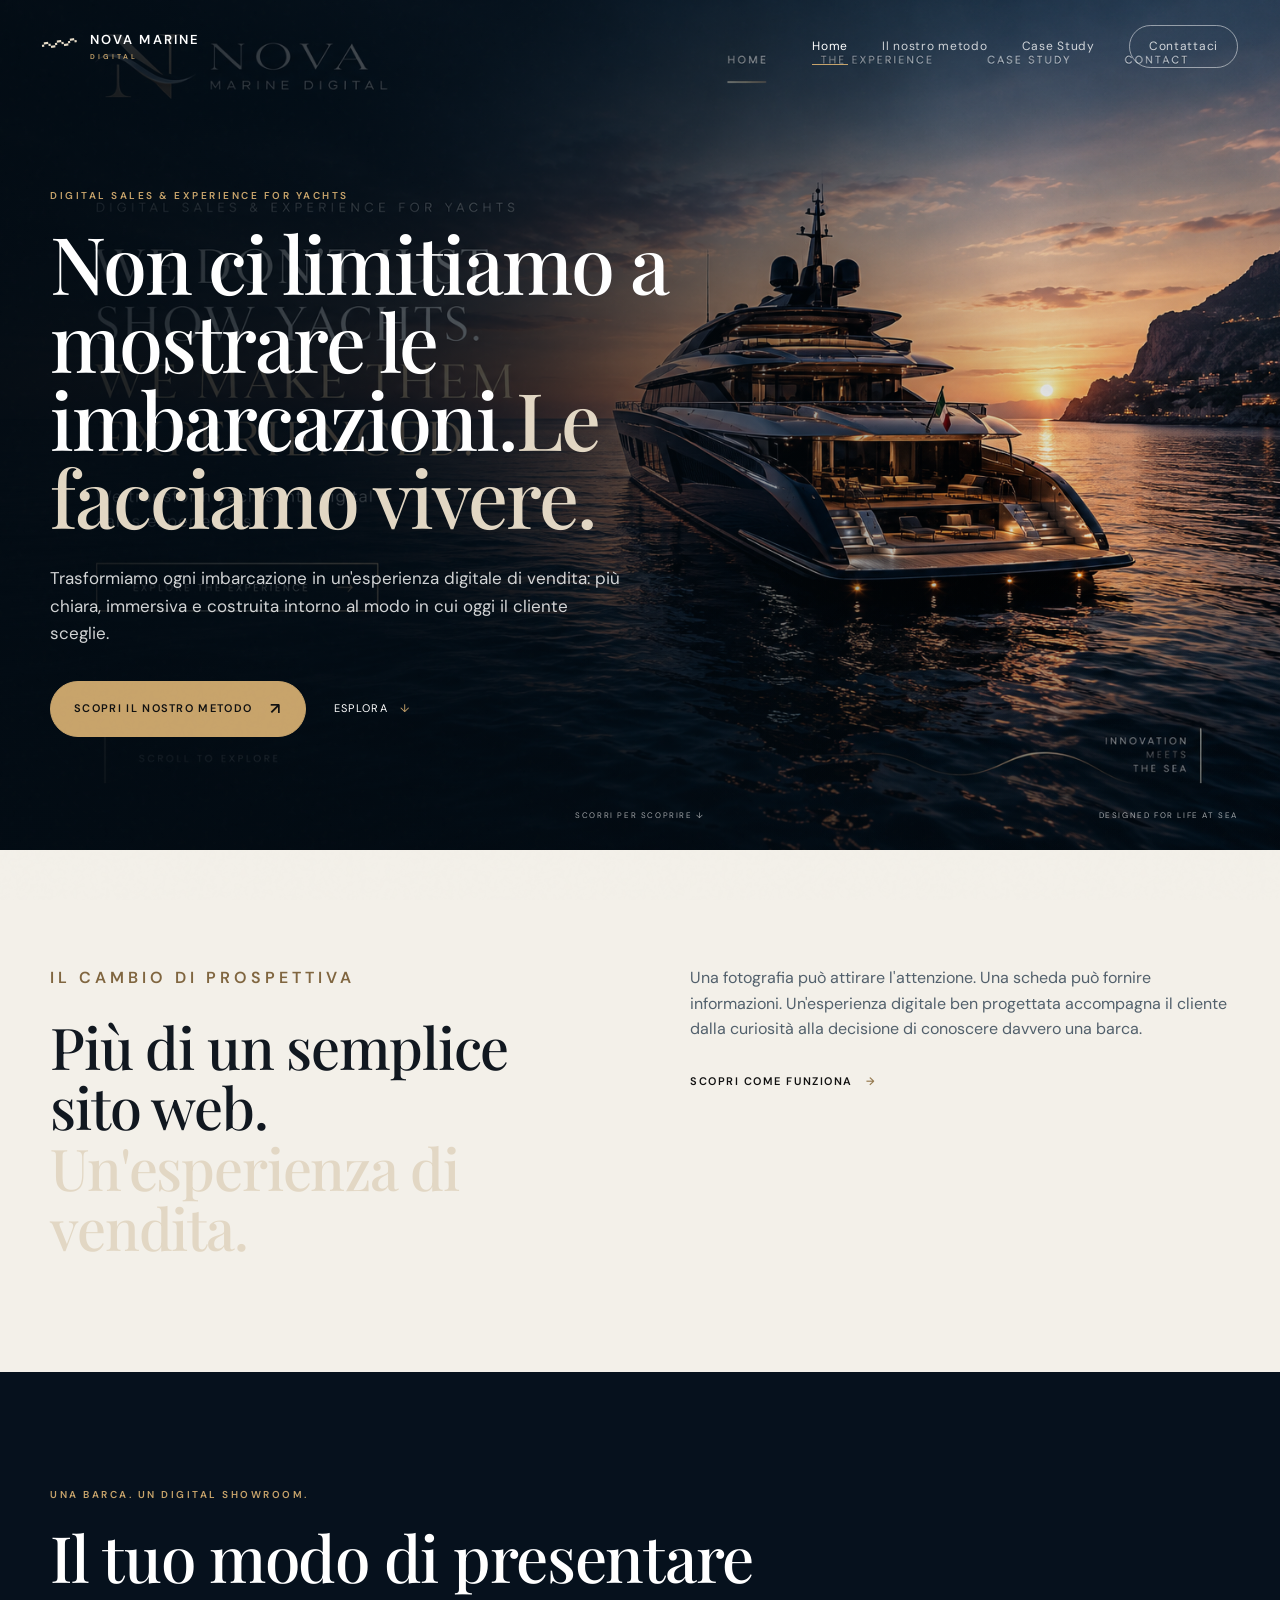
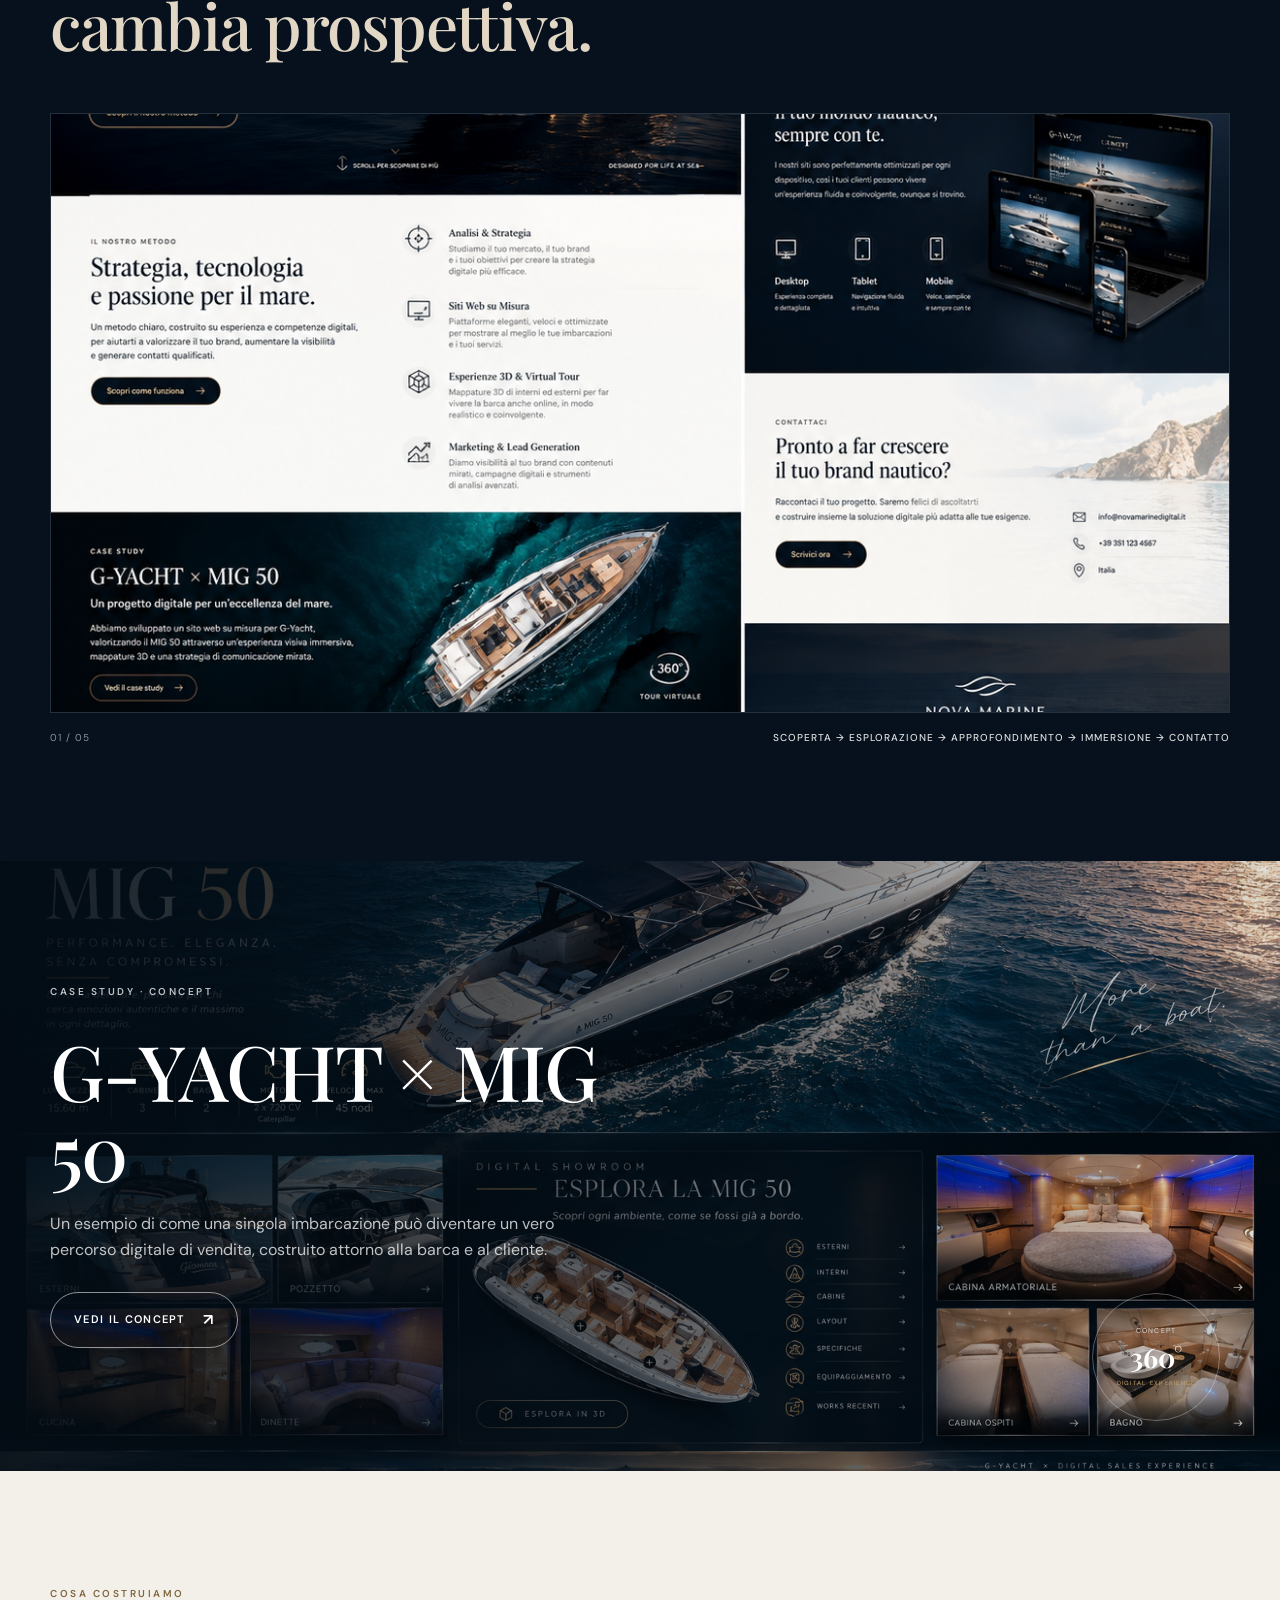
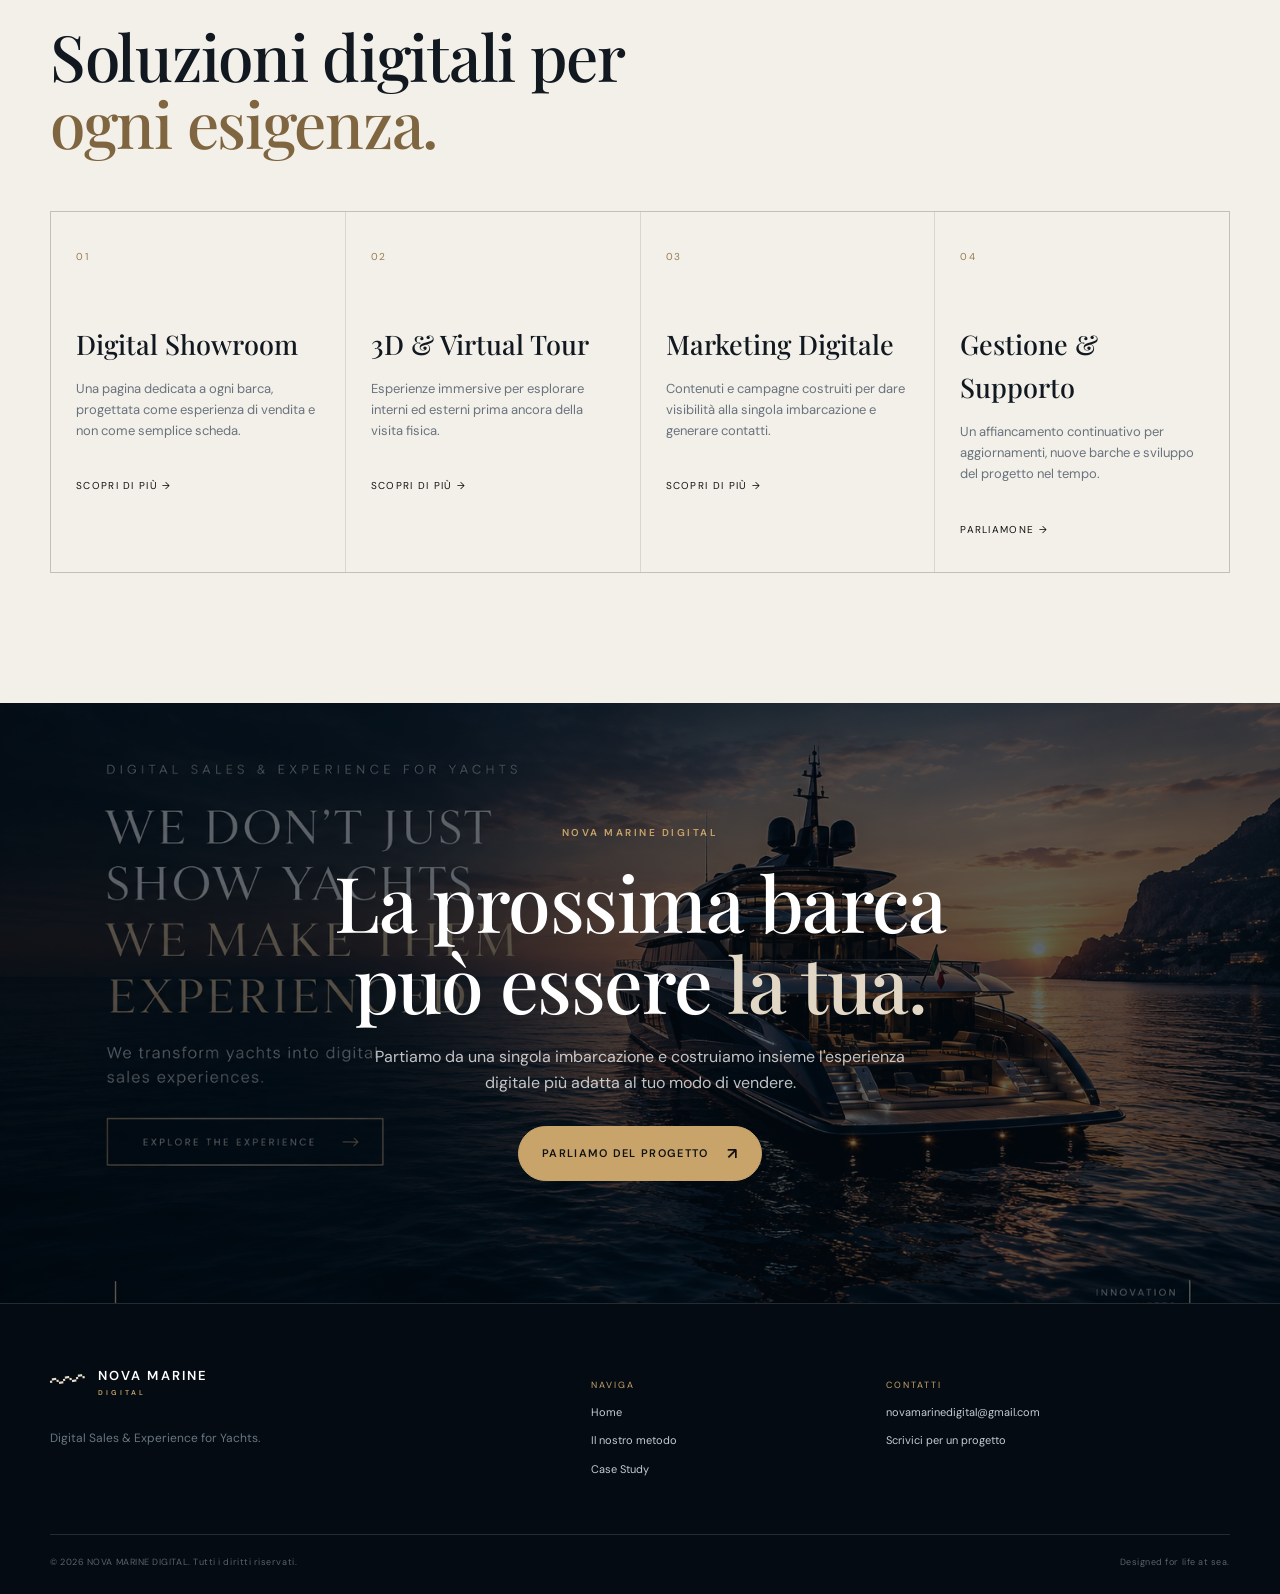
==== index.html @ 51f9865c "Add files via upload" ====
<!doctype html>
<html lang="it">
<head>
<meta charset="utf-8"><meta name="viewport" content="width=device-width,initial-scale=1">
<title>NOVA MARINE DIGITAL — Digital Sales & Experience for Yachts</title>
<meta name="description" content="NOVA MARINE DIGITAL crea esperienze digitali di vendita per yacht, broker, cantieri e brand nautici.">
<link rel="preconnect" href="https://fonts.googleapis.com"><link rel="preconnect" href="https://fonts.gstatic.com" crossorigin>
<link href="https://fonts.googleapis.com/css2?family=DM+Sans:wght@400;500;600&family=Playfair+Display:wght@500;600&display=swap" rel="stylesheet">
<link rel="stylesheet" href="style.css">
</head>
<body>
<div class="noise"></div>
<header class="site-header" id="top"><a class="brand" href="index.html" aria-label="NOVA MARINE DIGITAL home"><span class="wave">〰</span><span>NOVA MARINE<small>DIGITAL</small></span></a><button class="menu" aria-label="Apri menu"><i></i><i></i></button><nav><a class="active" href="index.html">Home</a><a href="metodo.html">Il nostro metodo</a><a href="case-study.html">Case Study</a><a class="nav-cta" href="mailto:novamarinedigital@gmail.com?subject=Richiesta%20informazioni%20—%20NOVA%20MARINE%20DIGITAL">Contattaci</a></nav></header>
<main>
<section class="hero hero-home"><div class="hero-media"></div><div class="hero-overlay"></div><div class="hero-content reveal"><p class="eyebrow">DIGITAL SALES & EXPERIENCE FOR YACHTS</p><h1>Non ci limitiamo a mostrare le imbarcazioni.<em>Le facciamo vivere.</em></h1><p class="lead">Trasformiamo ogni imbarcazione in un'esperienza digitale di vendita: più chiara, immersiva e costruita intorno al modo in cui oggi il cliente sceglie.</p><div class="actions"><a class="btn btn-gold" href="metodo.html">Scopri il nostro metodo <span>↗</span></a><a class="text-link" href="#esperienza">Esplora <span>↓</span></a></div></div><div class="scroll-note">SCORRI PER SCOPRIRE <span>↓</span></div><div class="hero-sign">DESIGNED FOR LIFE AT SEA</div></section>
<section class="statement section-light" id="esperienza"><div class="container two-col"><div class="reveal"><p class="eyebrow dark">IL CAMBIO DI PROSPETTIVA</p><h2>Più di un semplice sito web.<br><em>Un'esperienza di vendita.</em></h2></div><div class="reveal delay"><p>Una fotografia può attirare l'attenzione. Una scheda può fornire informazioni. Un'esperienza digitale ben progettata accompagna il cliente dalla curiosità alla decisione di conoscere davvero una barca.</p><a class="dark-link" href="metodo.html">Scopri come funziona <span>→</span></a></div></div></section>
<section class="experience section-dark"><div class="container"><div class="section-head reveal"><p class="eyebrow">UNA BARCA. UN DIGITAL SHOWROOM.</p><h2>Il tuo modo di presentare<br><em>cambia prospettiva.</em></h2></div><div class="device-wrap reveal"><img src="assets/showroom-devices.png" alt="Concept di Digital Showroom NOVA MARINE DIGITAL su laptop e smartphone"><div class="device-caption"><span>01 / 05</span><b>Scoperta → Esplorazione → Approfondimento → Immersione → Contatto</b></div></div></div></section>
<section class="case-band"><div class="case-bg"></div><div class="case-overlay"></div><div class="container case-content reveal"><p class="eyebrow">CASE STUDY · CONCEPT</p><h2>G-YACHT × MIG 50</h2><p>Un esempio di come una singola imbarcazione può diventare un vero percorso digitale di vendita, costruito attorno alla barca e al cliente.</p><a class="btn btn-outline" href="case-study.html">Vedi il concept <span>↗</span></a></div><div class="case-badge">CONCEPT<br><strong>360°</strong><small>DIGITAL EXPERIENCE</small></div></section>
<section class="services section-light"><div class="container"><div class="section-head light reveal"><p class="eyebrow dark">COSA COSTRUIAMO</p><h2>Soluzioni digitali per<br><em>ogni esigenza.</em></h2></div><div class="service-grid"><article class="service-card reveal"><span>01</span><h3>Digital Showroom</h3><p>Una pagina dedicata a ogni barca, progettata come esperienza di vendita e non come semplice scheda.</p><a href="metodo.html">Scopri di più →</a></article><article class="service-card reveal delay"><span>02</span><h3>3D & Virtual Tour</h3><p>Esperienze immersive per esplorare interni ed esterni prima ancora della visita fisica.</p><a href="metodo.html#immersione">Scopri di più →</a></article><article class="service-card reveal"><span>03</span><h3>Marketing Digitale</h3><p>Contenuti e campagne costruiti per dare visibilità alla singola imbarcazione e generare contatti.</p><a href="metodo.html#contatto">Scopri di più →</a></article><article class="service-card reveal delay"><span>04</span><h3>Gestione & Supporto</h3><p>Un affiancamento continuativo per aggiornamenti, nuove barche e sviluppo del progetto nel tempo.</p><a href="mailto:novamarinedigital@gmail.com">Parliamone →</a></article></div></div></section>
<section class="closing"><div class="closing-bg"></div><div class="closing-overlay"></div><div class="container closing-content reveal"><p class="eyebrow">NOVA MARINE DIGITAL</p><h2>La prossima barca<br>può essere <em>la tua.</em></h2><p>Partiamo da una singola imbarcazione e costruiamo insieme l'esperienza digitale più adatta al tuo modo di vendere.</p><a class="btn btn-gold" href="mailto:novamarinedigital@gmail.com?subject=Progetto%20Digital%20Showroom">Parliamo del progetto <span>↗</span></a></div></section>
</main>
<footer><div class="container footer-grid"><div><a class="brand" href="index.html"><span class="wave">〰</span><span>NOVA MARINE<small>DIGITAL</small></span></a><p>Digital Sales & Experience for Yachts.</p></div><div><p class="footer-title">NAVIGA</p><a href="index.html">Home</a><a href="metodo.html">Il nostro metodo</a><a href="case-study.html">Case Study</a></div><div><p class="footer-title">CONTATTI</p><a href="mailto:novamarinedigital@gmail.com">novamarinedigital@gmail.com</a><a href="mailto:novamarinedigital@gmail.com">Scrivici per un progetto</a></div></div><div class="container footer-bottom"><span>© <span id="year"></span> NOVA MARINE DIGITAL. Tutti i diritti riservati.</span><span>Designed for life at sea.</span></div></footer>
<script src="script.js"></script>
</body></html>
---- style.css ----
:root{--navy:#06111d;--navy2:#0a1b2b;--ink:#111820;--cream:#f3f0e9;--white:#fff;--gold:#c8a46b;--muted:#8793a0;--line:rgba(255,255,255,.13);--lightline:rgba(17,24,32,.12)}*{box-sizing:border-box}html{scroll-behavior:smooth}body{margin:0;background:var(--navy);color:var(--white);font-family:'DM Sans',Arial,sans-serif;line-height:1.6}.noise{position:fixed;inset:0;pointer-events:none;opacity:.025;z-index:20;background-image:url("data:image/svg+xml,%3Csvg viewBox='0 0 160 160' xmlns='http://www.w3.org/2000/svg'%3E%3Cfilter id='n'%3E%3CfeTurbulence type='fractalNoise' baseFrequency='.9' numOctaves='4' stitchTiles='stitch'/%3E%3C/filter%3E%3Crect width='100%25' height='100%25' filter='url(%23n)' opacity='.45'/%3E%3C/svg%3E")}.container{width:min(1180px,calc(100% - 48px));margin:auto}.site-header{position:absolute;top:0;left:0;right:0;z-index:10;display:flex;align-items:center;justify-content:space-between;padding:25px 42px;color:#fff}.site-header.solid{position:relative;background:#06111d;border-bottom:1px solid var(--line)}.brand{display:inline-flex;align-items:center;gap:11px;text-decoration:none;color:inherit;letter-spacing:.16em;font-size:13px;font-weight:600;line-height:1.1}.brand small{display:block;font-size:7px;letter-spacing:.45em;margin-top:6px;color:var(--gold)}.wave{font-family:Georgia,serif;font-size:35px;font-weight:400;line-height:.4;transform:rotate(-8deg);color:#e7dcc8}nav{display:flex;align-items:center;gap:34px}nav a{color:rgba(255,255,255,.78);text-decoration:none;font-size:12px;letter-spacing:.06em;position:relative}nav a:hover,nav a.active{color:#fff}nav a.active:after{content:"";position:absolute;height:1px;width:100%;bottom:-9px;left:0;background:var(--gold)}.nav-cta{border:1px solid rgba(255,255,255,.5);border-radius:99px;padding:11px 19px}.nav-cta:after{display:none!important}.menu{display:none;background:none;border:0}.hero{min-height:850px;position:relative;display:flex;align-items:center;overflow:hidden}.hero-media,.hero-overlay,.case-bg,.case-hero-bg,.closing-bg,.page-hero-bg{position:absolute;inset:0}.hero-media{background:url('assets/hero-yacht.png') center/cover no-repeat;transform:scale(1.02)}.hero-overlay{background:linear-gradient(90deg,rgba(3,12,20,.92) 0%,rgba(3,12,20,.67) 42%,rgba(3,12,20,.12) 80%),linear-gradient(0deg,rgba(3,12,20,.6),transparent 35%)}.hero-content{position:relative;z-index:2;width:min(1180px,calc(100% - 48px));margin:auto;padding-top:75px}.eyebrow{font-size:10px;letter-spacing:.25em;color:var(--gold);font-weight:600;margin:0 0 20px}.eyebrow.dark{color:#806640}.hero h1,.page-hero h1,.case-hero h1{font-family:'Playfair Display',Georgia,serif;font-size:clamp(48px,6.2vw,88px);line-height:.98;font-weight:500;max-width:800px;margin:0 0 30px;letter-spacing:-.025em}.hero h1 em,.page-hero h1 em,.case-hero h1 em,h2 em{font-style:normal;color:#e2d7c4}.lead{font-size:17px;max-width:580px;color:rgba(255,255,255,.82);margin:0 0 34px}.actions{display:flex;gap:28px;align-items:center}.btn{display:inline-flex;align-items:center;gap:18px;text-decoration:none;border-radius:99px;padding:14px 23px;font-size:11px;letter-spacing:.12em;text-transform:uppercase;font-weight:600;transition:.25s ease}.btn span{font-size:16px}.btn-gold{background:var(--gold);color:#111;border:1px solid var(--gold)}.btn-gold:hover{transform:translateY(-2px);filter:brightness(1.08)}.btn-outline{color:#fff;border:1px solid rgba(255,255,255,.55)}.btn-outline:hover{border-color:var(--gold);color:var(--gold)}.text-link{color:#fff;text-decoration:none;font-size:11px;letter-spacing:.12em;text-transform:uppercase}.text-link span{margin-left:8px;color:var(--gold)}.scroll-note,.hero-sign{position:absolute;bottom:28px;font-size:8px;letter-spacing:.2em;color:rgba(255,255,255,.62);z-index:2}.scroll-note{left:50%;transform:translateX(-50%)}.hero-sign{right:42px}.section-light{background:var(--cream);color:var(--ink);padding:115px 0}.two-col{display:grid;grid-template-columns:1fr 1fr;gap:100px;align-items:start}.two-col h2,h2{font-family:'Playfair Display',Georgia,serif;font-weight:500;line-height:1.05;letter-spacing:-.02em}.two-col h2{font-size:clamp(39px,4.5vw,62px);margin:0}.two-col p{font-size:16px;color:#52606c;max-width:560px;margin:0 0 25px}.dark-link{color:#111;text-decoration:none;font-size:11px;text-transform:uppercase;letter-spacing:.14em;font-weight:600}.dark-link span{color:#967b51;margin-left:9px}.section-dark{background:var(--navy);padding:115px 0}.section-head{margin-bottom:55px}.section-head h2{font-size:clamp(42px,5vw,70px);margin:0}.device-wrap{position:relative}.device-wrap img{width:100%;display:block;max-height:600px;object-fit:cover;object-position:center;border:1px solid var(--line)}.device-caption{display:flex;justify-content:space-between;padding-top:17px;color:var(--muted);font-size:10px;letter-spacing:.1em;text-transform:uppercase}.device-caption b{color:#ddd;font-weight:500}.case-band{position:relative;min-height:610px;display:flex;align-items:center;overflow:hidden}.case-bg{background:url('assets/mig50-concept.png') center/cover no-repeat}.case-overlay{position:absolute;inset:0;background:linear-gradient(90deg,rgba(3,12,20,.94),rgba(3,12,20,.55) 58%,rgba(3,12,20,.1))}.case-content{position:relative;z-index:2;margin-left:max(24px,calc((100% - 1180px)/2));max-width:600px}.case-content h2{font-size:clamp(48px,6vw,82px);margin:0 0 20px;font-family:'Playfair Display',Georgia,serif}.case-content p{color:rgba(255,255,255,.75);max-width:520px;margin-bottom:30px}.case-badge{position:absolute;z-index:3;right:60px;bottom:50px;border:1px solid rgba(255,255,255,.3);border-radius:50%;width:128px;height:128px;display:flex;flex-direction:column;align-items:center;justify-content:center;text-align:center;font-size:7px;letter-spacing:.18em;color:#ddd}.case-badge strong{font-size:27px;color:#fff;font-family:'Playfair Display',Georgia,serif;letter-spacing:0}.case-badge small{font-size:6px;color:var(--gold)}.services{padding-bottom:130px}.section-head.light{color:var(--ink)}.section-head.light h2 em{color:#806640}.service-grid{display:grid;grid-template-columns:repeat(4,1fr);gap:1px;background:var(--lightline);border:1px solid var(--lightline)}.service-card{background:var(--cream);padding:30px 25px 32px;min-height:280px}.service-card span,.principle span,.detail span{font-size:10px;color:#967b51;letter-spacing:.16em}.service-card h3{font-family:'Playfair Display',Georgia,serif;font-size:27px;font-weight:500;margin:55px 0 13px}.service-card p{font-size:13px;color:#69737d;margin:0 0 30px}.service-card a{font-size:10px;text-transform:uppercase;letter-spacing:.13em;color:#111;text-decoration:none}.closing{position:relative;min-height:600px;display:flex;align-items:center;overflow:hidden}.closing-bg{background:url('assets/hero-yacht.png') center 58%/cover no-repeat}.closing-overlay{position:absolute;inset:0;background:rgba(3,12,20,.63)}.closing-content{position:relative;z-index:2;text-align:center}.closing h2{font-size:clamp(48px,6vw,80px);margin:0 auto 22px}.closing-content p:not(.eyebrow){max-width:570px;margin:0 auto 30px;color:rgba(255,255,255,.75)}footer{background:#040b12;padding:65px 0 24px;border-top:1px solid var(--line)}.footer-grid{display:grid;grid-template-columns:2fr 1fr 1.4fr;gap:50px}.footer-grid p{color:#697581;font-size:12px}.footer-grid .brand{margin-bottom:20px}.footer-grid>div>a:not(.brand){display:block;color:#c6cbd0;text-decoration:none;font-size:11px;margin:11px 0}.footer-title{font-size:9px!important;letter-spacing:.22em;color:var(--gold)!important}.footer-bottom{border-top:1px solid var(--line);margin-top:45px;padding-top:20px;display:flex;justify-content:space-between;color:#58636d;font-size:9px;letter-spacing:.06em}.page-hero,.case-hero{min-height:650px;position:relative;display:flex;align-items:flex-end;overflow:hidden}.page-hero-bg{background:url('assets/hero-yacht.png') center/cover no-repeat;filter:saturate(.75)}.page-hero:after,.case-hero-overlay{content:"";position:absolute;inset:0;background:linear-gradient(0deg,rgba(3,12,20,.97),rgba(3,12,20,.15) 75%)}.page-hero-content,.case-hero-content{position:relative;z-index:2;padding-bottom:90px}.page-hero h1,.case-hero h1{font-size:clamp(58px,7vw,100px);margin-bottom:25px}.page-hero p,.case-hero p{max-width:620px;color:rgba(255,255,255,.78);font-size:17px}.method-intro{padding-top:110px}.small-note{font-size:13px!important;color:#806640!important;border-left:1px solid #b69a6b;padding-left:16px;margin-top:35px!important}.journey-list{border-top:1px solid var(--line)}.journey-item{display:grid;grid-template-columns:100px 1fr;gap:35px;padding:35px 0;border-bottom:1px solid var(--line);align-items:start}.journey-item .num{color:var(--gold);font-size:11px;letter-spacing:.15em}.journey-item h3{font-family:'Playfair Display',Georgia,serif;font-size:31px;margin:0 0 8px;font-weight:500}.journey-item p{color:#8995a0;margin:0;max-width:700px}.principle-grid,.detail-grid{display:grid;grid-template-columns:repeat(3,1fr);gap:1px;background:var(--lightline);border:1px solid var(--lightline)}.principle,.detail{background:var(--cream);padding:35px;min-height:250px}.principle h3,.detail h3{font-family:'Playfair Display',Georgia,serif;font-size:30px;font-weight:500;margin:55px 0 12px}.principle p,.detail p{color:#69737d;font-size:13px;margin:0}.cta-strip{background:#0c1b2a;padding:70px 0;border-top:1px solid var(--line)}.cta-flex{display:flex;align-items:center;justify-content:space-between;gap:30px}.cta-flex h2{margin:0;font-size:clamp(36px,4vw,55px)}.case-hero{min-height:720px}.case-hero-bg{background:url('assets/mig50-concept.png') center/cover no-repeat}.case-hero-overlay{background:linear-gradient(90deg,rgba(3,12,20,.93),rgba(3,12,20,.4) 70%),linear-gradient(0deg,rgba(3,12,20,.9),transparent 65%)}.case-hero-content{padding-bottom:100px}.concept-tag{display:inline-block;border:1px solid rgba(255,255,255,.25);padding:9px 14px;border-radius:99px;font-size:8px;letter-spacing:.18em;color:#d8d0c4;margin-top:8px}.case-copy{padding:105px 0}.concept-visual{padding:95px 0}.visual-label{display:flex;align-items:center;gap:25px;color:#8d98a2;font-size:10px;letter-spacing:.2em;margin-bottom:22px}.visual-label span{color:var(--gold)}.full-visual{width:100%;display:block;border:1px solid var(--line)}.case-details{padding:110px 0 130px}.detail-grid{grid-template-columns:repeat(3,1fr)}.case-note{background:#eee9df;padding:80px 0;color:#111}.note-box{max-width:760px;text-align:center}.note-box h2{font-size:52px;margin:0 0 15px}.note-box>p:last-child{color:#65707a;font-size:14px}.reveal{opacity:0;transform:translateY(18px);transition:opacity .75s ease,transform .75s ease}.reveal.visible{opacity:1;transform:none}.delay{transition-delay:.12s}@media(max-width:900px){.site-header{padding:20px 22px}.menu{display:flex;flex-direction:column;gap:5px}.menu i{display:block;width:25px;height:1px;background:#fff}nav{display:none;position:absolute;top:75px;left:15px;right:15px;background:#081522;border:1px solid var(--line);padding:22px;flex-direction:column;align-items:stretch;gap:20px}.site-header.open nav{display:flex}.hero{min-height:760px}.hero-content{padding-top:110px}.two-col{grid-template-columns:1fr;gap:45px}.service-grid{grid-template-columns:1fr 1fr}.principle-grid,.detail-grid{grid-template-columns:1fr 1fr}.case-badge{right:25px;bottom:25px}.footer-grid{grid-template-columns:1fr 1fr}.footer-grid>div:first-child{grid-column:1/-1}.cta-flex{flex-direction:column;align-items:flex-start}.page-hero-content,.case-hero-content{padding-bottom:65px}}@media(max-width:600px){.container{width:min(100% - 34px,1180px)}.hero h1,.page-hero h1,.case-hero h1{font-size:50px}.lead{font-size:15px}.actions{flex-direction:column;align-items:flex-start;gap:18px}.scroll-note,.hero-sign{display:none}.section-light,.section-dark{padding:78px 0}.service-grid,.principle-grid,.detail-grid{grid-template-columns:1fr}.service-card{min-height:220px}.service-card h3{margin-top:35px}.case-band{min-height:580px}.case-content{margin-left:auto;margin-right:auto}.case-badge{display:none}.device-caption{flex-direction:column;gap:8px}.journey-item{grid-template-columns:45px 1fr;gap:15px}.journey-item h3{font-size:26px}.footer-grid{grid-template-columns:1fr}.footer-grid>div:first-child{grid-column:auto}.footer-bottom{flex-direction:column;gap:8px}.case-hero{min-height:680px}.note-box h2{font-size:42px}}
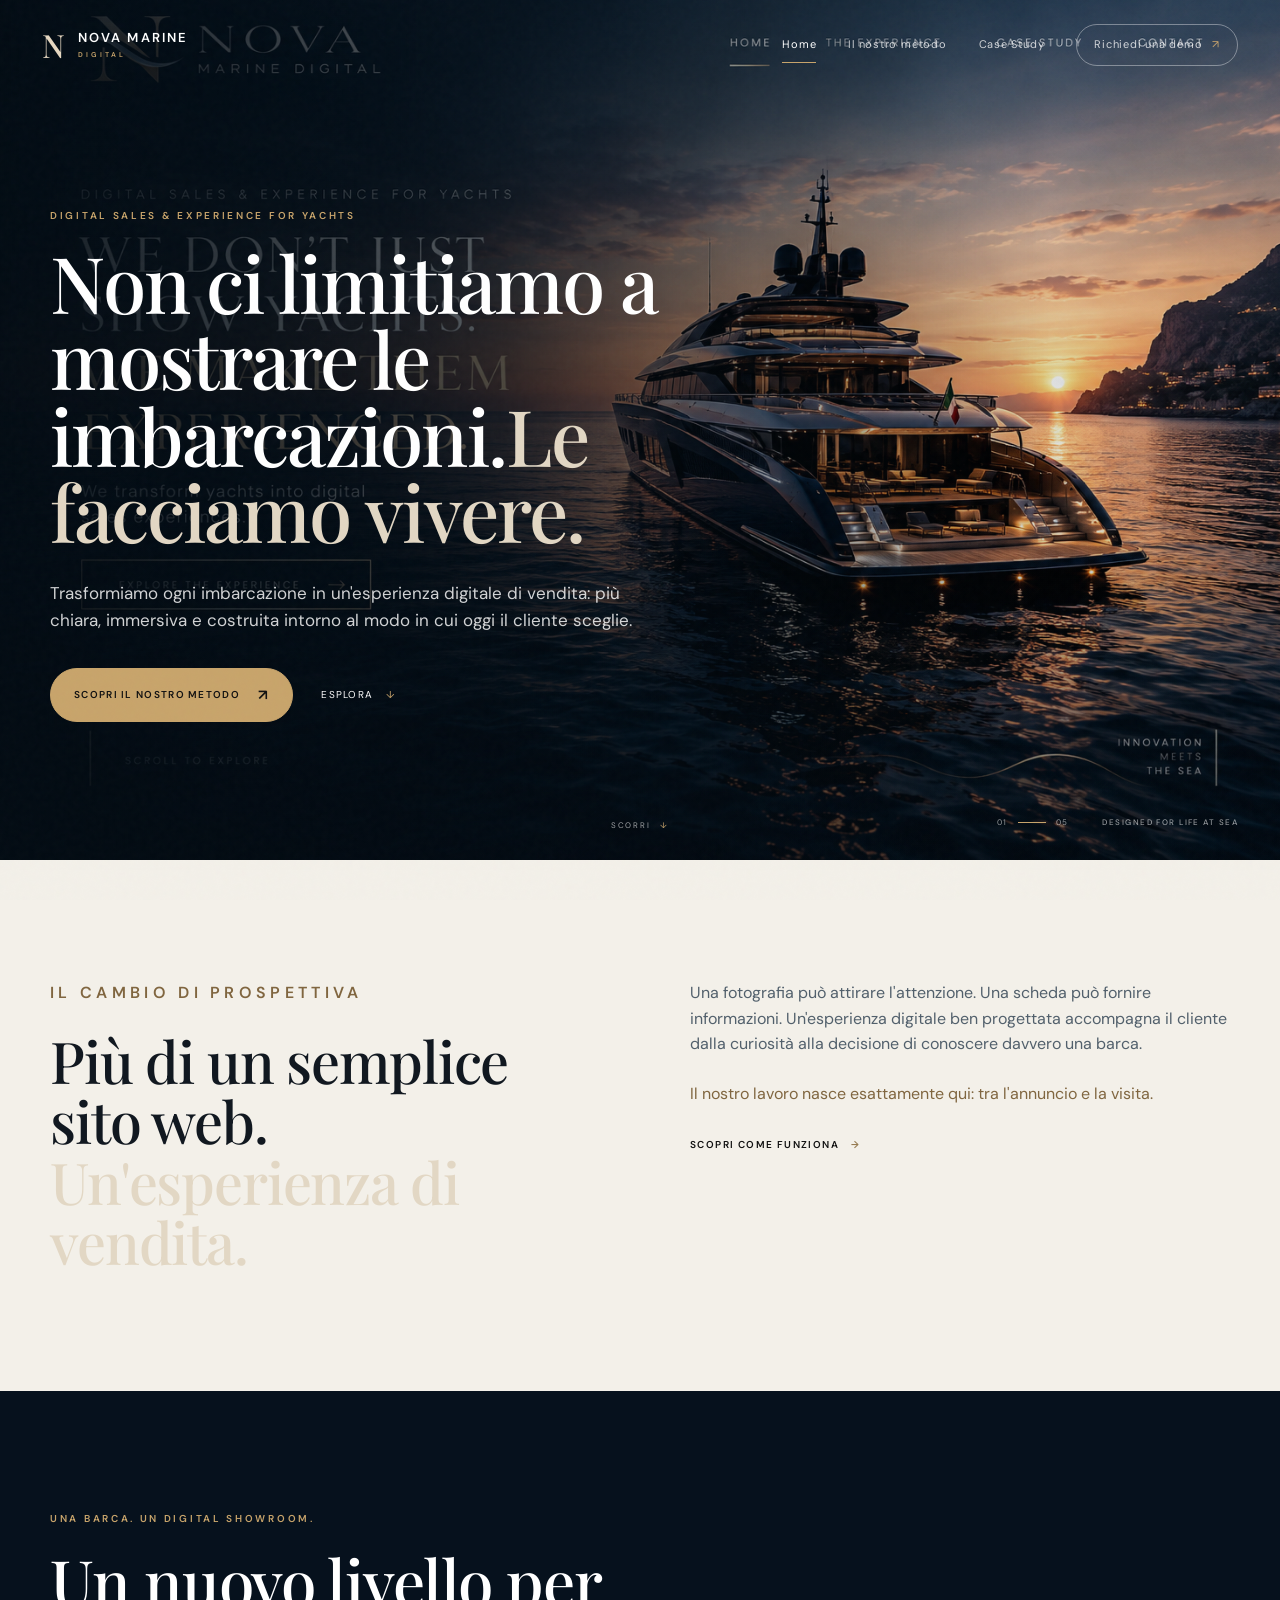
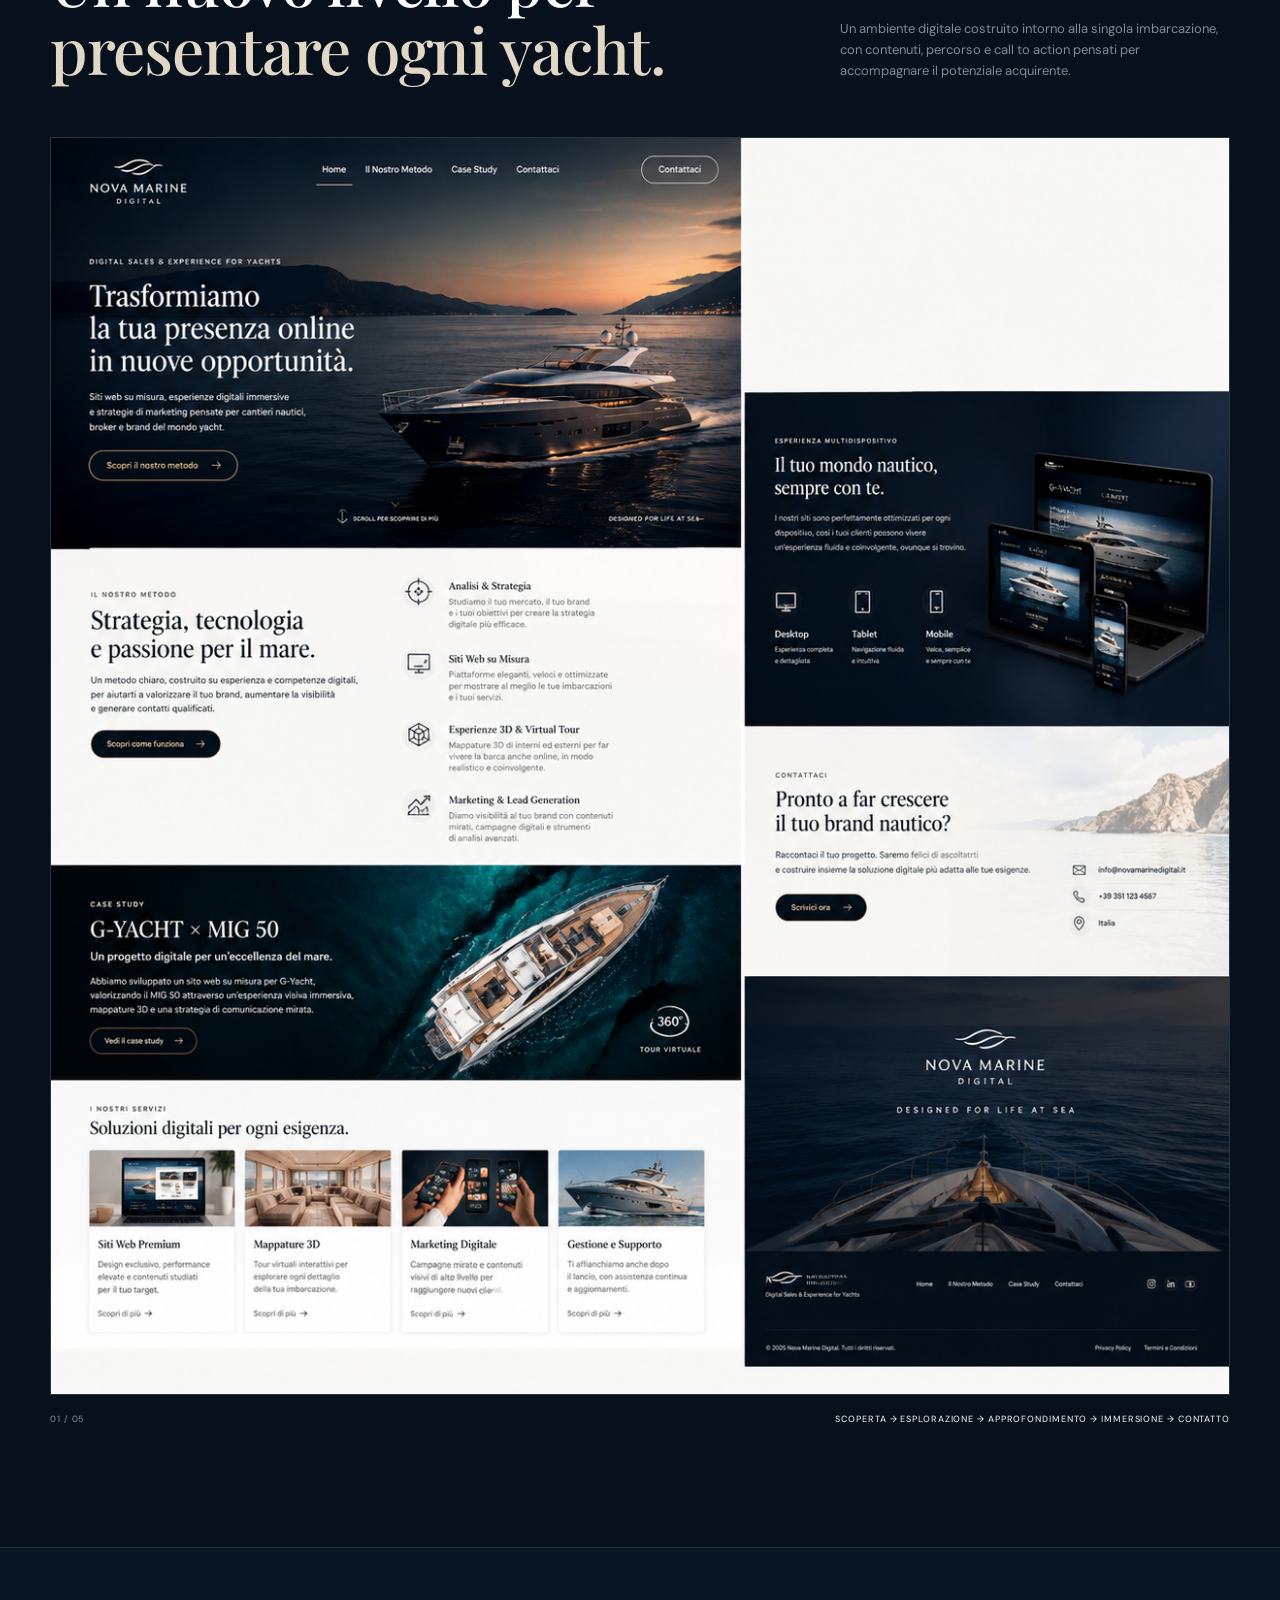
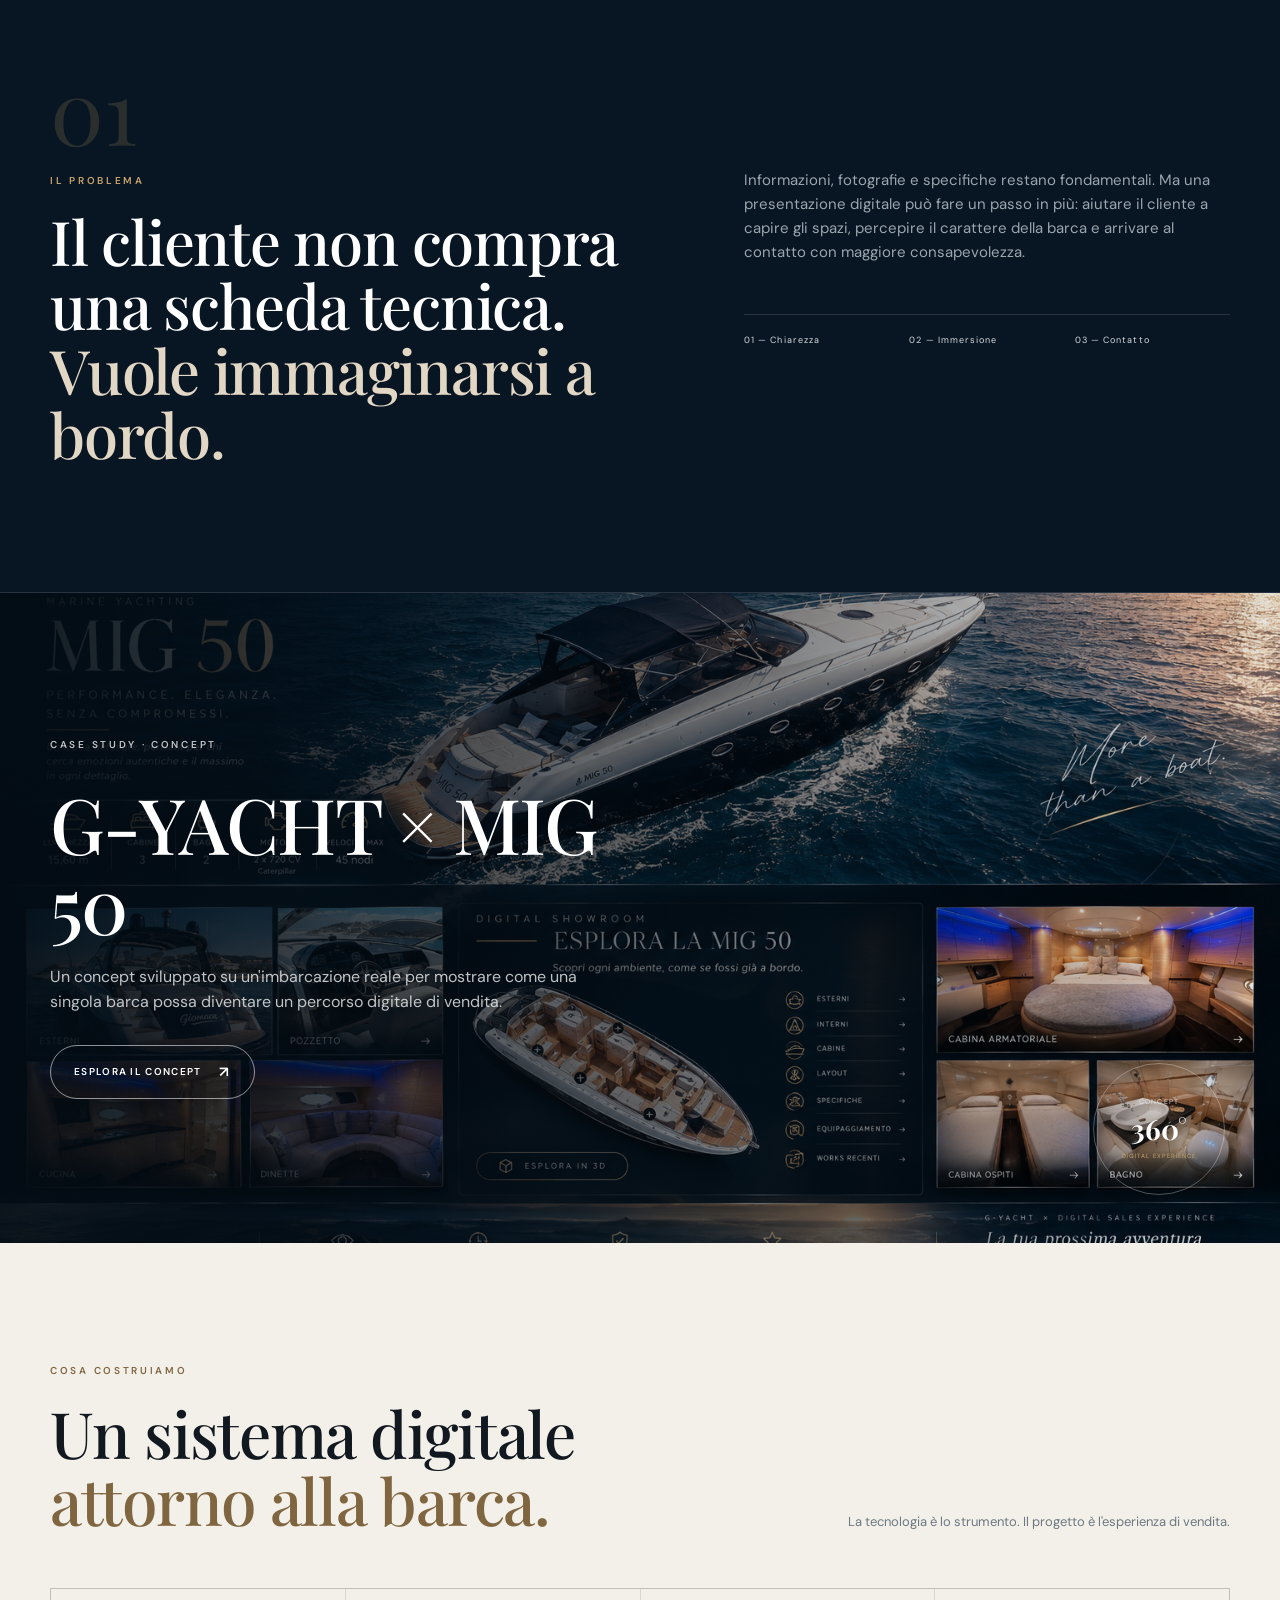
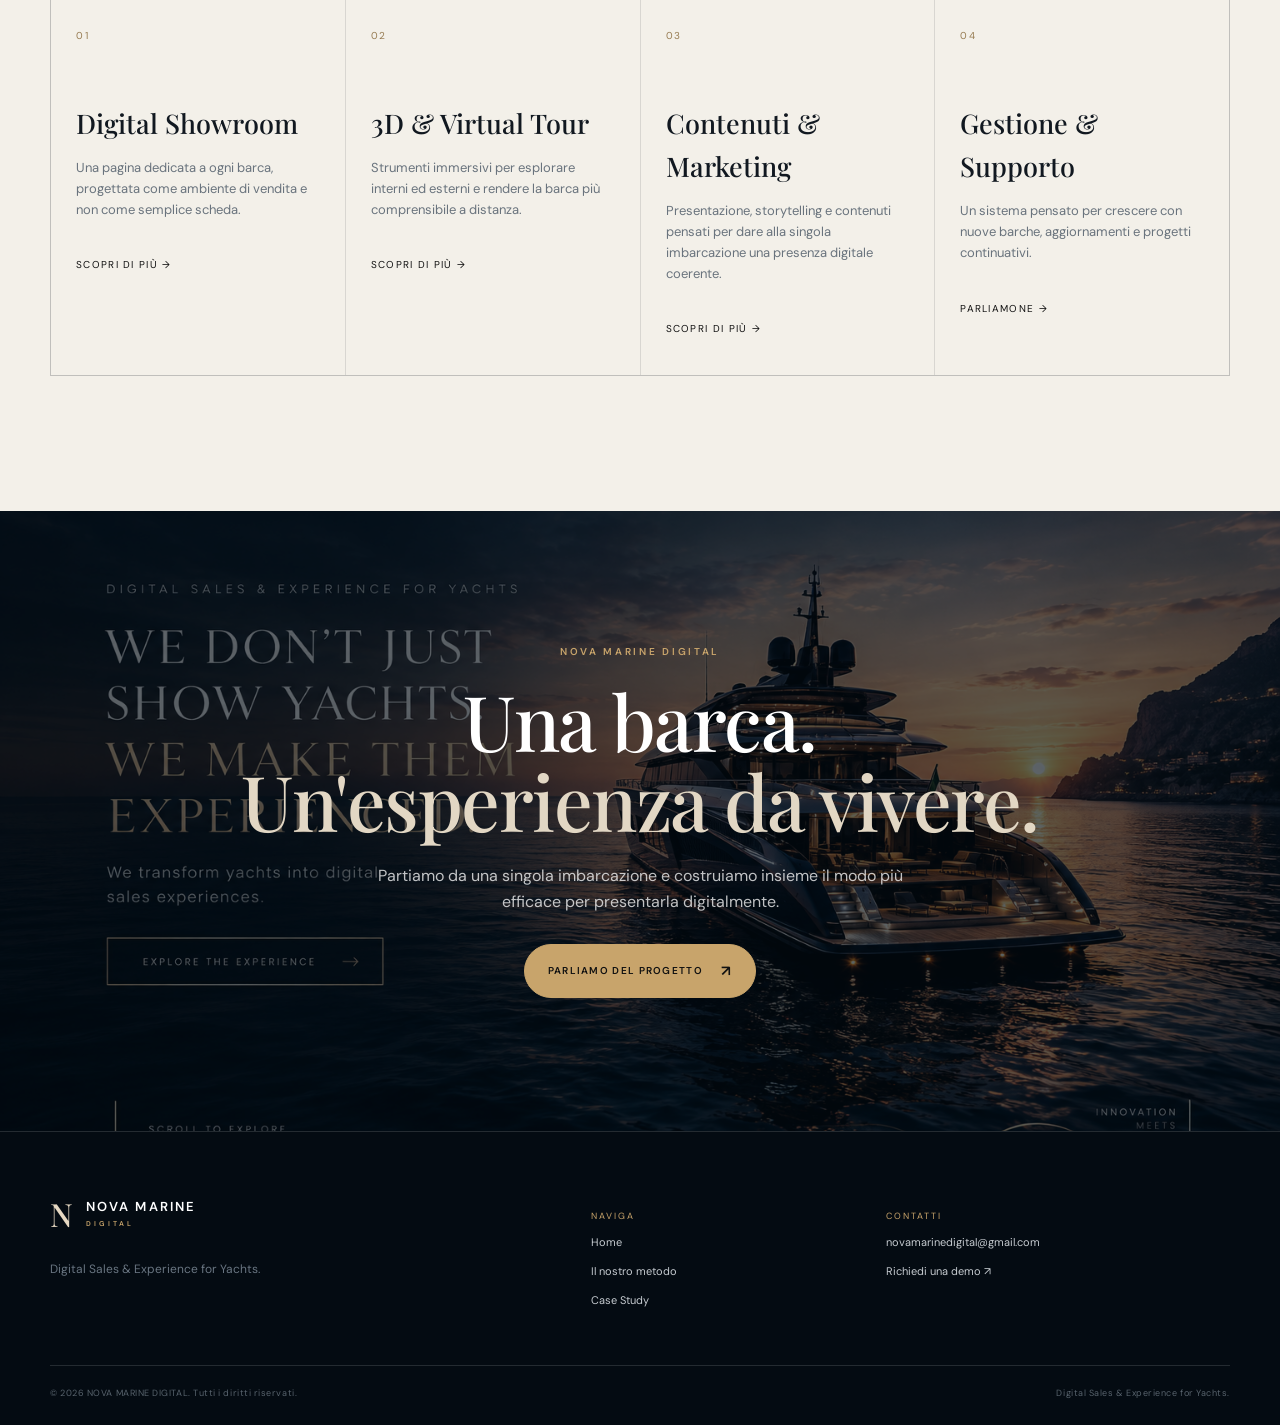
==== commit 7c7ae569: "Add files via upload" ====
--- a/index.html
+++ b/index.html
@@ -3,22 +3,27 @@
 <head>
 <meta charset="utf-8"><meta name="viewport" content="width=device-width,initial-scale=1">
 <title>NOVA MARINE DIGITAL — Digital Sales & Experience for Yachts</title>
-<meta name="description" content="NOVA MARINE DIGITAL crea esperienze digitali di vendita per yacht, broker, cantieri e brand nautici.">
+<meta name="description" content="NOVA MARINE DIGITAL trasforma ogni imbarcazione in un'esperienza digitale di vendita per yacht dealer, broker, cantieri e brand nautici.">
+<meta name="theme-color" content="#06111d">
 <link rel="preconnect" href="https://fonts.googleapis.com"><link rel="preconnect" href="https://fonts.gstatic.com" crossorigin>
 <link href="https://fonts.googleapis.com/css2?family=DM+Sans:wght@400;500;600&family=Playfair+Display:wght@500;600&display=swap" rel="stylesheet">
 <link rel="stylesheet" href="style.css">
 </head>
 <body>
-<div class="noise"></div>
-<header class="site-header" id="top"><a class="brand" href="index.html" aria-label="NOVA MARINE DIGITAL home"><span class="wave">〰</span><span>NOVA MARINE<small>DIGITAL</small></span></a><button class="menu" aria-label="Apri menu"><i></i><i></i></button><nav><a class="active" href="index.html">Home</a><a href="metodo.html">Il nostro metodo</a><a href="case-study.html">Case Study</a><a class="nav-cta" href="mailto:novamarinedigital@gmail.com?subject=Richiesta%20informazioni%20—%20NOVA%20MARINE%20DIGITAL">Contattaci</a></nav></header>
+<div class="progress" id="progress"></div><div class="noise"></div>
+<header class="site-header" id="top"><a class="brand" href="index.html"><span class="brand-mark">N</span><span>NOVA MARINE<small>DIGITAL</small></span></a><button class="menu" aria-label="Apri menu" aria-expanded="false"><i></i><i></i></button><nav><a class="active" href="index.html">Home</a><a href="metodo.html">Il nostro metodo</a><a href="case-study.html">Case Study</a><a class="nav-cta" href="mailto:novamarinedigital@gmail.com?subject=Richiesta%20demo%20—%20NOVA%20MARINE%20DIGITAL">Richiedi una demo <span>↗</span></a></nav></header>
 <main>
-<section class="hero hero-home"><div class="hero-media"></div><div class="hero-overlay"></div><div class="hero-content reveal"><p class="eyebrow">DIGITAL SALES & EXPERIENCE FOR YACHTS</p><h1>Non ci limitiamo a mostrare le imbarcazioni.<em>Le facciamo vivere.</em></h1><p class="lead">Trasformiamo ogni imbarcazione in un'esperienza digitale di vendita: più chiara, immersiva e costruita intorno al modo in cui oggi il cliente sceglie.</p><div class="actions"><a class="btn btn-gold" href="metodo.html">Scopri il nostro metodo <span>↗</span></a><a class="text-link" href="#esperienza">Esplora <span>↓</span></a></div></div><div class="scroll-note">SCORRI PER SCOPRIRE <span>↓</span></div><div class="hero-sign">DESIGNED FOR LIFE AT SEA</div></section>
-<section class="statement section-light" id="esperienza"><div class="container two-col"><div class="reveal"><p class="eyebrow dark">IL CAMBIO DI PROSPETTIVA</p><h2>Più di un semplice sito web.<br><em>Un'esperienza di vendita.</em></h2></div><div class="reveal delay"><p>Una fotografia può attirare l'attenzione. Una scheda può fornire informazioni. Un'esperienza digitale ben progettata accompagna il cliente dalla curiosità alla decisione di conoscere davvero una barca.</p><a class="dark-link" href="metodo.html">Scopri come funziona <span>→</span></a></div></div></section>
-<section class="experience section-dark"><div class="container"><div class="section-head reveal"><p class="eyebrow">UNA BARCA. UN DIGITAL SHOWROOM.</p><h2>Il tuo modo di presentare<br><em>cambia prospettiva.</em></h2></div><div class="device-wrap reveal"><img src="assets/showroom-devices.png" alt="Concept di Digital Showroom NOVA MARINE DIGITAL su laptop e smartphone"><div class="device-caption"><span>01 / 05</span><b>Scoperta → Esplorazione → Approfondimento → Immersione → Contatto</b></div></div></div></section>
-<section class="case-band"><div class="case-bg"></div><div class="case-overlay"></div><div class="container case-content reveal"><p class="eyebrow">CASE STUDY · CONCEPT</p><h2>G-YACHT × MIG 50</h2><p>Un esempio di come una singola imbarcazione può diventare un vero percorso digitale di vendita, costruito attorno alla barca e al cliente.</p><a class="btn btn-outline" href="case-study.html">Vedi il concept <span>↗</span></a></div><div class="case-badge">CONCEPT<br><strong>360°</strong><small>DIGITAL EXPERIENCE</small></div></section>
-<section class="services section-light"><div class="container"><div class="section-head light reveal"><p class="eyebrow dark">COSA COSTRUIAMO</p><h2>Soluzioni digitali per<br><em>ogni esigenza.</em></h2></div><div class="service-grid"><article class="service-card reveal"><span>01</span><h3>Digital Showroom</h3><p>Una pagina dedicata a ogni barca, progettata come esperienza di vendita e non come semplice scheda.</p><a href="metodo.html">Scopri di più →</a></article><article class="service-card reveal delay"><span>02</span><h3>3D & Virtual Tour</h3><p>Esperienze immersive per esplorare interni ed esterni prima ancora della visita fisica.</p><a href="metodo.html#immersione">Scopri di più →</a></article><article class="service-card reveal"><span>03</span><h3>Marketing Digitale</h3><p>Contenuti e campagne costruiti per dare visibilità alla singola imbarcazione e generare contatti.</p><a href="metodo.html#contatto">Scopri di più →</a></article><article class="service-card reveal delay"><span>04</span><h3>Gestione & Supporto</h3><p>Un affiancamento continuativo per aggiornamenti, nuove barche e sviluppo del progetto nel tempo.</p><a href="mailto:novamarinedigital@gmail.com">Parliamone →</a></article></div></div></section>
-<section class="closing"><div class="closing-bg"></div><div class="closing-overlay"></div><div class="container closing-content reveal"><p class="eyebrow">NOVA MARINE DIGITAL</p><h2>La prossima barca<br>può essere <em>la tua.</em></h2><p>Partiamo da una singola imbarcazione e costruiamo insieme l'esperienza digitale più adatta al tuo modo di vendere.</p><a class="btn btn-gold" href="mailto:novamarinedigital@gmail.com?subject=Progetto%20Digital%20Showroom">Parliamo del progetto <span>↗</span></a></div></section>
+<section class="hero hero-home">
+<div class="hero-media parallax"></div><div class="hero-overlay"></div>
+<div class="hero-content reveal"><p class="eyebrow">DIGITAL SALES & EXPERIENCE FOR YACHTS</p><h1>Non ci limitiamo a mostrare le imbarcazioni.<em>Le facciamo vivere.</em></h1><p class="lead">Trasformiamo ogni imbarcazione in un'esperienza digitale di vendita: più chiara, immersiva e costruita intorno al modo in cui oggi il cliente sceglie.</p><div class="actions"><a class="btn btn-gold" href="metodo.html">Scopri il nostro metodo <span>↗</span></a><a class="text-link" href="#experience">Esplora <span>↓</span></a></div></div>
+<div class="hero-meta"><span>01</span><i></i><span>05</span><b>DESIGNED FOR LIFE AT SEA</b></div><div class="scroll-note">SCORRI <span>↓</span></div>
+</section>
+<section class="statement section-light" id="experience"><div class="container two-col"><div class="reveal"><p class="eyebrow dark">IL CAMBIO DI PROSPETTIVA</p><h2>Più di un semplice sito web.<br><em>Un'esperienza di vendita.</em></h2></div><div class="reveal delay"><p>Una fotografia può attirare l'attenzione. Una scheda può fornire informazioni. Un'esperienza digitale ben progettata accompagna il cliente dalla curiosità alla decisione di conoscere davvero una barca.</p><p class="accent-copy">Il nostro lavoro nasce esattamente qui: tra l'annuncio e la visita.</p><a class="dark-link" href="metodo.html">Scopri come funziona <span>→</span></a></div></div></section>
+<section class="experience section-dark"><div class="container"><div class="section-head reveal"><div><p class="eyebrow">UNA BARCA. UN DIGITAL SHOWROOM.</p><h2>Un nuovo livello per<br><em>presentare ogni yacht.</em></h2></div><p class="section-note">Un ambiente digitale costruito intorno alla singola imbarcazione, con contenuti, percorso e call to action pensati per accompagnare il potenziale acquirente.</p></div><div class="device-wrap reveal"><img src="assets/showroom-devices.png" alt="Concept di Digital Showroom NOVA MARINE DIGITAL su laptop e smartphone"><div class="device-caption"><span>01 / 05</span><b>Scoperta → Esplorazione → Approfondimento → Immersione → Contatto</b></div></div></div></section>
+<section class="manifesto"><div class="container manifesto-grid"><div class="reveal"><span class="big-number">01</span><p class="eyebrow">IL PROBLEMA</p><h2>Il cliente non compra una scheda tecnica.<br><em>Vuole immaginarsi a bordo.</em></h2></div><div class="manifesto-side reveal delay"><p>Informazioni, fotografie e specifiche restano fondamentali. Ma una presentazione digitale può fare un passo in più: aiutare il cliente a capire gli spazi, percepire il carattere della barca e arrivare al contatto con maggiore consapevolezza.</p><div class="mini-list"><span>01 — Chiarezza</span><span>02 — Immersione</span><span>03 — Contatto</span></div></div></div></section>
+<section class="case-band"><div class="case-bg"></div><div class="case-overlay"></div><div class="container case-content reveal"><p class="eyebrow">CASE STUDY · CONCEPT</p><h2>G-YACHT × MIG 50</h2><p>Un concept sviluppato su un'imbarcazione reale per mostrare come una singola barca possa diventare un percorso digitale di vendita.</p><a class="btn btn-outline" href="case-study.html">Esplora il concept <span>↗</span></a></div><div class="case-badge"><span>CONCEPT</span><strong>360°</strong><small>DIGITAL EXPERIENCE</small></div></section>
+<section class="services section-light"><div class="container"><div class="section-head light reveal"><div><p class="eyebrow dark">COSA COSTRUIAMO</p><h2>Un sistema digitale<br><em>attorno alla barca.</em></h2></div><p class="section-note dark-note">La tecnologia è lo strumento. Il progetto è l'esperienza di vendita.</p></div><div class="service-grid"><article class="service-card reveal"><span>01</span><h3>Digital Showroom</h3><p>Una pagina dedicata a ogni barca, progettata come ambiente di vendita e non come semplice scheda.</p><a href="metodo.html">Scopri di più →</a></article><article class="service-card reveal delay"><span>02</span><h3>3D & Virtual Tour</h3><p>Strumenti immersivi per esplorare interni ed esterni e rendere la barca più comprensibile a distanza.</p><a href="metodo.html#immersione">Scopri di più →</a></article><article class="service-card reveal"><span>03</span><h3>Contenuti & Marketing</h3><p>Presentazione, storytelling e contenuti pensati per dare alla singola imbarcazione una presenza digitale coerente.</p><a href="metodo.html#contatto">Scopri di più →</a></article><article class="service-card reveal delay"><span>04</span><h3>Gestione & Supporto</h3><p>Un sistema pensato per crescere con nuove barche, aggiornamenti e progetti continuativi.</p><a href="mailto:novamarinedigital@gmail.com">Parliamone →</a></article></div></div></section>
+<section class="closing"><div class="closing-bg"></div><div class="closing-overlay"></div><div class="container closing-content reveal"><p class="eyebrow">NOVA MARINE DIGITAL</p><h2>Una barca.<br><em>Un'esperienza da vivere.</em></h2><p>Partiamo da una singola imbarcazione e costruiamo insieme il modo più efficace per presentarla digitalmente.</p><a class="btn btn-gold" href="mailto:novamarinedigital@gmail.com?subject=Progetto%20Digital%20Showroom">Parliamo del progetto <span>↗</span></a></div></section>
 </main>
-<footer><div class="container footer-grid"><div><a class="brand" href="index.html"><span class="wave">〰</span><span>NOVA MARINE<small>DIGITAL</small></span></a><p>Digital Sales & Experience for Yachts.</p></div><div><p class="footer-title">NAVIGA</p><a href="index.html">Home</a><a href="metodo.html">Il nostro metodo</a><a href="case-study.html">Case Study</a></div><div><p class="footer-title">CONTATTI</p><a href="mailto:novamarinedigital@gmail.com">novamarinedigital@gmail.com</a><a href="mailto:novamarinedigital@gmail.com">Scrivici per un progetto</a></div></div><div class="container footer-bottom"><span>© <span id="year"></span> NOVA MARINE DIGITAL. Tutti i diritti riservati.</span><span>Designed for life at sea.</span></div></footer>
-<script src="script.js"></script>
-</body></html>
+<footer><div class="container footer-grid"><div><a class="brand" href="index.html"><span class="brand-mark">N</span><span>NOVA MARINE<small>DIGITAL</small></span></a><p>Digital Sales & Experience for Yachts.</p></div><div><p class="footer-title">NAVIGA</p><a href="index.html">Home</a><a href="metodo.html">Il nostro metodo</a><a href="case-study.html">Case Study</a></div><div><p class="footer-title">CONTATTI</p><a href="mailto:novamarinedigital@gmail.com">novamarinedigital@gmail.com</a><a href="mailto:novamarinedigital@gmail.com?subject=Richiesta%20demo">Richiedi una demo ↗</a></div></div><div class="container footer-bottom"><span>© <span id="year"></span> NOVA MARINE DIGITAL. Tutti i diritti riservati.</span><span>Digital Sales & Experience for Yachts.</span></div></footer>
+<script src="script.js"></script></body></html>
--- a/style.css
+++ b/style.css
@@ -1 +1 @@
-:root{--navy:#06111d;--navy2:#0a1b2b;--ink:#111820;--cream:#f3f0e9;--white:#fff;--gold:#c8a46b;--muted:#8793a0;--line:rgba(255,255,255,.13);--lightline:rgba(17,24,32,.12)}*{box-sizing:border-box}html{scroll-behavior:smooth}body{margin:0;background:var(--navy);color:var(--white);font-family:'DM Sans',Arial,sans-serif;line-height:1.6}.noise{position:fixed;inset:0;pointer-events:none;opacity:.025;z-index:20;background-image:url("data:image/svg+xml,%3Csvg viewBox='0 0 160 160' xmlns='http://www.w3.org/2000/svg'%3E%3Cfilter id='n'%3E%3CfeTurbulence type='fractalNoise' baseFrequency='.9' numOctaves='4' stitchTiles='stitch'/%3E%3C/filter%3E%3Crect width='100%25' height='100%25' filter='url(%23n)' opacity='.45'/%3E%3C/svg%3E")}.container{width:min(1180px,calc(100% - 48px));margin:auto}.site-header{position:absolute;top:0;left:0;right:0;z-index:10;display:flex;align-items:center;justify-content:space-between;padding:25px 42px;color:#fff}.site-header.solid{position:relative;background:#06111d;border-bottom:1px solid var(--line)}.brand{display:inline-flex;align-items:center;gap:11px;text-decoration:none;color:inherit;letter-spacing:.16em;font-size:13px;font-weight:600;line-height:1.1}.brand small{display:block;font-size:7px;letter-spacing:.45em;margin-top:6px;color:var(--gold)}.wave{font-family:Georgia,serif;font-size:35px;font-weight:400;line-height:.4;transform:rotate(-8deg);color:#e7dcc8}nav{display:flex;align-items:center;gap:34px}nav a{color:rgba(255,255,255,.78);text-decoration:none;font-size:12px;letter-spacing:.06em;position:relative}nav a:hover,nav a.active{color:#fff}nav a.active:after{content:"";position:absolute;height:1px;width:100%;bottom:-9px;left:0;background:var(--gold)}.nav-cta{border:1px solid rgba(255,255,255,.5);border-radius:99px;padding:11px 19px}.nav-cta:after{display:none!important}.menu{display:none;background:none;border:0}.hero{min-height:850px;position:relative;display:flex;align-items:center;overflow:hidden}.hero-media,.hero-overlay,.case-bg,.case-hero-bg,.closing-bg,.page-hero-bg{position:absolute;inset:0}.hero-media{background:url('assets/hero-yacht.png') center/cover no-repeat;transform:scale(1.02)}.hero-overlay{background:linear-gradient(90deg,rgba(3,12,20,.92) 0%,rgba(3,12,20,.67) 42%,rgba(3,12,20,.12) 80%),linear-gradient(0deg,rgba(3,12,20,.6),transparent 35%)}.hero-content{position:relative;z-index:2;width:min(1180px,calc(100% - 48px));margin:auto;padding-top:75px}.eyebrow{font-size:10px;letter-spacing:.25em;color:var(--gold);font-weight:600;margin:0 0 20px}.eyebrow.dark{color:#806640}.hero h1,.page-hero h1,.case-hero h1{font-family:'Playfair Display',Georgia,serif;font-size:clamp(48px,6.2vw,88px);line-height:.98;font-weight:500;max-width:800px;margin:0 0 30px;letter-spacing:-.025em}.hero h1 em,.page-hero h1 em,.case-hero h1 em,h2 em{font-style:normal;color:#e2d7c4}.lead{font-size:17px;max-width:580px;color:rgba(255,255,255,.82);margin:0 0 34px}.actions{display:flex;gap:28px;align-items:center}.btn{display:inline-flex;align-items:center;gap:18px;text-decoration:none;border-radius:99px;padding:14px 23px;font-size:11px;letter-spacing:.12em;text-transform:uppercase;font-weight:600;transition:.25s ease}.btn span{font-size:16px}.btn-gold{background:var(--gold);color:#111;border:1px solid var(--gold)}.btn-gold:hover{transform:translateY(-2px);filter:brightness(1.08)}.btn-outline{color:#fff;border:1px solid rgba(255,255,255,.55)}.btn-outline:hover{border-color:var(--gold);color:var(--gold)}.text-link{color:#fff;text-decoration:none;font-size:11px;letter-spacing:.12em;text-transform:uppercase}.text-link span{margin-left:8px;color:var(--gold)}.scroll-note,.hero-sign{position:absolute;bottom:28px;font-size:8px;letter-spacing:.2em;color:rgba(255,255,255,.62);z-index:2}.scroll-note{left:50%;transform:translateX(-50%)}.hero-sign{right:42px}.section-light{background:var(--cream);color:var(--ink);padding:115px 0}.two-col{display:grid;grid-template-columns:1fr 1fr;gap:100px;align-items:start}.two-col h2,h2{font-family:'Playfair Display',Georgia,serif;font-weight:500;line-height:1.05;letter-spacing:-.02em}.two-col h2{font-size:clamp(39px,4.5vw,62px);margin:0}.two-col p{font-size:16px;color:#52606c;max-width:560px;margin:0 0 25px}.dark-link{color:#111;text-decoration:none;font-size:11px;text-transform:uppercase;letter-spacing:.14em;font-weight:600}.dark-link span{color:#967b51;margin-left:9px}.section-dark{background:var(--navy);padding:115px 0}.section-head{margin-bottom:55px}.section-head h2{font-size:clamp(42px,5vw,70px);margin:0}.device-wrap{position:relative}.device-wrap img{width:100%;display:block;max-height:600px;object-fit:cover;object-position:center;border:1px solid var(--line)}.device-caption{display:flex;justify-content:space-between;padding-top:17px;color:var(--muted);font-size:10px;letter-spacing:.1em;text-transform:uppercase}.device-caption b{color:#ddd;font-weight:500}.case-band{position:relative;min-height:610px;display:flex;align-items:center;overflow:hidden}.case-bg{background:url('assets/mig50-concept.png') center/cover no-repeat}.case-overlay{position:absolute;inset:0;background:linear-gradient(90deg,rgba(3,12,20,.94),rgba(3,12,20,.55) 58%,rgba(3,12,20,.1))}.case-content{position:relative;z-index:2;margin-left:max(24px,calc((100% - 1180px)/2));max-width:600px}.case-content h2{font-size:clamp(48px,6vw,82px);margin:0 0 20px;font-family:'Playfair Display',Georgia,serif}.case-content p{color:rgba(255,255,255,.75);max-width:520px;margin-bottom:30px}.case-badge{position:absolute;z-index:3;right:60px;bottom:50px;border:1px solid rgba(255,255,255,.3);border-radius:50%;width:128px;height:128px;display:flex;flex-direction:column;align-items:center;justify-content:center;text-align:center;font-size:7px;letter-spacing:.18em;color:#ddd}.case-badge strong{font-size:27px;color:#fff;font-family:'Playfair Display',Georgia,serif;letter-spacing:0}.case-badge small{font-size:6px;color:var(--gold)}.services{padding-bottom:130px}.section-head.light{color:var(--ink)}.section-head.light h2 em{color:#806640}.service-grid{display:grid;grid-template-columns:repeat(4,1fr);gap:1px;background:var(--lightline);border:1px solid var(--lightline)}.service-card{background:var(--cream);padding:30px 25px 32px;min-height:280px}.service-card span,.principle span,.detail span{font-size:10px;color:#967b51;letter-spacing:.16em}.service-card h3{font-family:'Playfair Display',Georgia,serif;font-size:27px;font-weight:500;margin:55px 0 13px}.service-card p{font-size:13px;color:#69737d;margin:0 0 30px}.service-card a{font-size:10px;text-transform:uppercase;letter-spacing:.13em;color:#111;text-decoration:none}.closing{position:relative;min-height:600px;display:flex;align-items:center;overflow:hidden}.closing-bg{background:url('assets/hero-yacht.png') center 58%/cover no-repeat}.closing-overlay{position:absolute;inset:0;background:rgba(3,12,20,.63)}.closing-content{position:relative;z-index:2;text-align:center}.closing h2{font-size:clamp(48px,6vw,80px);margin:0 auto 22px}.closing-content p:not(.eyebrow){max-width:570px;margin:0 auto 30px;color:rgba(255,255,255,.75)}footer{background:#040b12;padding:65px 0 24px;border-top:1px solid var(--line)}.footer-grid{display:grid;grid-template-columns:2fr 1fr 1.4fr;gap:50px}.footer-grid p{color:#697581;font-size:12px}.footer-grid .brand{margin-bottom:20px}.footer-grid>div>a:not(.brand){display:block;color:#c6cbd0;text-decoration:none;font-size:11px;margin:11px 0}.footer-title{font-size:9px!important;letter-spacing:.22em;color:var(--gold)!important}.footer-bottom{border-top:1px solid var(--line);margin-top:45px;padding-top:20px;display:flex;justify-content:space-between;color:#58636d;font-size:9px;letter-spacing:.06em}.page-hero,.case-hero{min-height:650px;position:relative;display:flex;align-items:flex-end;overflow:hidden}.page-hero-bg{background:url('assets/hero-yacht.png') center/cover no-repeat;filter:saturate(.75)}.page-hero:after,.case-hero-overlay{content:"";position:absolute;inset:0;background:linear-gradient(0deg,rgba(3,12,20,.97),rgba(3,12,20,.15) 75%)}.page-hero-content,.case-hero-content{position:relative;z-index:2;padding-bottom:90px}.page-hero h1,.case-hero h1{font-size:clamp(58px,7vw,100px);margin-bottom:25px}.page-hero p,.case-hero p{max-width:620px;color:rgba(255,255,255,.78);font-size:17px}.method-intro{padding-top:110px}.small-note{font-size:13px!important;color:#806640!important;border-left:1px solid #b69a6b;padding-left:16px;margin-top:35px!important}.journey-list{border-top:1px solid var(--line)}.journey-item{display:grid;grid-template-columns:100px 1fr;gap:35px;padding:35px 0;border-bottom:1px solid var(--line);align-items:start}.journey-item .num{color:var(--gold);font-size:11px;letter-spacing:.15em}.journey-item h3{font-family:'Playfair Display',Georgia,serif;font-size:31px;margin:0 0 8px;font-weight:500}.journey-item p{color:#8995a0;margin:0;max-width:700px}.principle-grid,.detail-grid{display:grid;grid-template-columns:repeat(3,1fr);gap:1px;background:var(--lightline);border:1px solid var(--lightline)}.principle,.detail{background:var(--cream);padding:35px;min-height:250px}.principle h3,.detail h3{font-family:'Playfair Display',Georgia,serif;font-size:30px;font-weight:500;margin:55px 0 12px}.principle p,.detail p{color:#69737d;font-size:13px;margin:0}.cta-strip{background:#0c1b2a;padding:70px 0;border-top:1px solid var(--line)}.cta-flex{display:flex;align-items:center;justify-content:space-between;gap:30px}.cta-flex h2{margin:0;font-size:clamp(36px,4vw,55px)}.case-hero{min-height:720px}.case-hero-bg{background:url('assets/mig50-concept.png') center/cover no-repeat}.case-hero-overlay{background:linear-gradient(90deg,rgba(3,12,20,.93),rgba(3,12,20,.4) 70%),linear-gradient(0deg,rgba(3,12,20,.9),transparent 65%)}.case-hero-content{padding-bottom:100px}.concept-tag{display:inline-block;border:1px solid rgba(255,255,255,.25);padding:9px 14px;border-radius:99px;font-size:8px;letter-spacing:.18em;color:#d8d0c4;margin-top:8px}.case-copy{padding:105px 0}.concept-visual{padding:95px 0}.visual-label{display:flex;align-items:center;gap:25px;color:#8d98a2;font-size:10px;letter-spacing:.2em;margin-bottom:22px}.visual-label span{color:var(--gold)}.full-visual{width:100%;display:block;border:1px solid var(--line)}.case-details{padding:110px 0 130px}.detail-grid{grid-template-columns:repeat(3,1fr)}.case-note{background:#eee9df;padding:80px 0;color:#111}.note-box{max-width:760px;text-align:center}.note-box h2{font-size:52px;margin:0 0 15px}.note-box>p:last-child{color:#65707a;font-size:14px}.reveal{opacity:0;transform:translateY(18px);transition:opacity .75s ease,transform .75s ease}.reveal.visible{opacity:1;transform:none}.delay{transition-delay:.12s}@media(max-width:900px){.site-header{padding:20px 22px}.menu{display:flex;flex-direction:column;gap:5px}.menu i{display:block;width:25px;height:1px;background:#fff}nav{display:none;position:absolute;top:75px;left:15px;right:15px;background:#081522;border:1px solid var(--line);padding:22px;flex-direction:column;align-items:stretch;gap:20px}.site-header.open nav{display:flex}.hero{min-height:760px}.hero-content{padding-top:110px}.two-col{grid-template-columns:1fr;gap:45px}.service-grid{grid-template-columns:1fr 1fr}.principle-grid,.detail-grid{grid-template-columns:1fr 1fr}.case-badge{right:25px;bottom:25px}.footer-grid{grid-template-columns:1fr 1fr}.footer-grid>div:first-child{grid-column:1/-1}.cta-flex{flex-direction:column;align-items:flex-start}.page-hero-content,.case-hero-content{padding-bottom:65px}}@media(max-width:600px){.container{width:min(100% - 34px,1180px)}.hero h1,.page-hero h1,.case-hero h1{font-size:50px}.lead{font-size:15px}.actions{flex-direction:column;align-items:flex-start;gap:18px}.scroll-note,.hero-sign{display:none}.section-light,.section-dark{padding:78px 0}.service-grid,.principle-grid,.detail-grid{grid-template-columns:1fr}.service-card{min-height:220px}.service-card h3{margin-top:35px}.case-band{min-height:580px}.case-content{margin-left:auto;margin-right:auto}.case-badge{display:none}.device-caption{flex-direction:column;gap:8px}.journey-item{grid-template-columns:45px 1fr;gap:15px}.journey-item h3{font-size:26px}.footer-grid{grid-template-columns:1fr}.footer-grid>div:first-child{grid-column:auto}.footer-bottom{flex-direction:column;gap:8px}.case-hero{min-height:680px}.note-box h2{font-size:42px}}
+:root{--navy:#06111d;--navy2:#0a1b2b;--ink:#111820;--cream:#f3f0e9;--white:#fff;--gold:#c8a46b;--gold2:#e2c894;--muted:#8995a0;--line:rgba(255,255,255,.13);--lightline:rgba(17,24,32,.12)}*{box-sizing:border-box}html{scroll-behavior:smooth}body{margin:0;background:var(--navy);color:#fff;font-family:'DM Sans',Arial,sans-serif;line-height:1.6}.progress{position:fixed;top:0;left:0;width:0;height:2px;background:var(--gold2);z-index:100}.noise{position:fixed;inset:0;pointer-events:none;opacity:.022;z-index:90;background-image:url("data:image/svg+xml,%3Csvg viewBox='0 0 160 160' xmlns='http://www.w3.org/2000/svg'%3E%3Cfilter id='n'%3E%3CfeTurbulence type='fractalNoise' baseFrequency='.9' numOctaves='4' stitchTiles='stitch'/%3E%3C/filter%3E%3Crect width='100%25' height='100%25' filter='url(%23n)'/%3E%3C/svg%3E")}.container{width:min(1180px,calc(100% - 48px));margin:auto}.site-header{position:absolute;top:0;left:0;right:0;z-index:20;display:flex;align-items:center;justify-content:space-between;padding:24px 42px}.site-header.solid{position:relative;background:#06111d;border-bottom:1px solid var(--line)}.brand{display:inline-flex;align-items:center;gap:11px;text-decoration:none;color:inherit;letter-spacing:.16em;font-size:13px;font-weight:600;line-height:1.1}.brand small{display:block;font-size:7px;letter-spacing:.45em;margin-top:6px;color:var(--gold)}.brand-mark{font-family:'Playfair Display',Georgia,serif;font-size:32px;line-height:.8;color:#e6d8c2;font-weight:500}.menu{display:none;background:none;border:0}.menu i{display:block;width:26px;height:1px;background:#fff;margin:5px}nav{display:flex;align-items:center;gap:32px}nav a{color:rgba(255,255,255,.78);text-decoration:none;font-size:11px;letter-spacing:.07em;position:relative;transition:.2s}nav a:hover,nav a.active{color:#fff}nav a.active:after{content:"";position:absolute;height:1px;width:100%;bottom:-9px;left:0;background:var(--gold)}.nav-cta{border:1px solid rgba(255,255,255,.38);border-radius:99px;padding:11px 17px}.nav-cta span{color:var(--gold);margin-left:6px}.nav-cta:after{display:none!important}.hero{min-height:860px;position:relative;display:flex;align-items:center;overflow:hidden}.hero-media,.hero-overlay,.case-bg,.case-overlay,.closing-bg,.closing-overlay,.page-hero-bg,.page-hero-overlay,.case-hero-bg,.case-hero-overlay{position:absolute;inset:0}.hero-media{background:url('assets/hero-yacht.png') center/cover no-repeat;transform:scale(1.04)}.hero-overlay{background:linear-gradient(90deg,rgba(3,12,20,.94),rgba(3,12,20,.68) 40%,rgba(3,12,20,.12) 82%),linear-gradient(0deg,rgba(3,12,20,.55),transparent 40%)}.hero-content{position:relative;z-index:2;width:min(1180px,calc(100% - 48px));margin:auto;padding-top:70px}.eyebrow{font-size:10px;letter-spacing:.27em;color:var(--gold);font-weight:600;margin:0 0 20px}.eyebrow.dark{color:#806640}.hero h1,.page-hero h1,.case-hero h1{font-family:'Playfair Display',Georgia,serif;font-size:clamp(50px,6.1vw,88px);line-height:.98;font-weight:500;max-width:850px;margin:0 0 30px;letter-spacing:-.025em}.hero h1 em,.page-hero h1 em,.case-hero h1 em,h2 em{font-style:normal;color:#e2d7c4}.lead{font-size:17px;max-width:600px;color:rgba(255,255,255,.82);margin:0 0 34px}.actions{display:flex;gap:28px;align-items:center}.btn{display:inline-flex;align-items:center;gap:18px;text-decoration:none;border-radius:99px;padding:14px 23px;font-size:10px;letter-spacing:.13em;text-transform:uppercase;font-weight:600;transition:.25s ease}.btn span{font-size:15px}.btn-gold{background:var(--gold);color:#111;border:1px solid var(--gold)}.btn-gold:hover{transform:translateY(-2px);filter:brightness(1.08)}.btn-outline{color:#fff;border:1px solid rgba(255,255,255,.55)}.btn-outline:hover{border-color:var(--gold);color:var(--gold)}.text-link{color:#fff;text-decoration:none;font-size:10px;letter-spacing:.13em;text-transform:uppercase}.text-link span{margin-left:8px;color:var(--gold)}.hero-meta{position:absolute;z-index:3;bottom:31px;right:42px;display:flex;align-items:center;gap:10px;color:rgba(255,255,255,.58);font-size:8px;letter-spacing:.18em}.hero-meta i{width:28px;height:1px;background:var(--gold)}.hero-meta b{margin-left:24px;font-weight:500}.scroll-note{position:absolute;bottom:28px;left:50%;transform:translateX(-50%);z-index:3;font-size:8px;letter-spacing:.22em;color:rgba(255,255,255,.62)}.scroll-note span{color:var(--gold);margin-left:6px}.section-light{background:var(--cream);color:var(--ink);padding:120px 0}.two-col{display:grid;grid-template-columns:1fr 1fr;gap:100px;align-items:start}.two-col h2,h2{font-family:'Playfair Display',Georgia,serif;font-weight:500;line-height:1.05;letter-spacing:-.02em}.two-col h2{font-size:clamp(40px,4.5vw,62px);margin:0}.two-col p{font-size:16px;color:#52606c;max-width:590px;margin:0 0 24px}.accent-copy{color:#806640!important}.dark-link{color:#111;text-decoration:none;font-size:10px;text-transform:uppercase;letter-spacing:.14em;font-weight:600}.dark-link span{color:#967b51;margin-left:9px}.section-dark{background:var(--navy);padding:120px 0}.section-head{display:flex;justify-content:space-between;gap:50px;align-items:end;margin-bottom:55px}.section-head h2{font-size:clamp(42px,5vw,70px);margin:0}.section-note{max-width:390px;color:#7e8b96;font-size:13px;margin:0}.device-wrap{position:relative}.device-wrap img{width:100%;display:block;border:1px solid var(--line);background:#081622}.device-caption{display:flex;justify-content:space-between;padding-top:17px;color:var(--muted);font-size:9px;letter-spacing:.1em;text-transform:uppercase}.device-caption b{color:#ddd;font-weight:500}.manifesto{background:#081522;padding:125px 0;border-top:1px solid var(--line);border-bottom:1px solid var(--line)}.manifesto-grid{display:grid;grid-template-columns:1.1fr .9fr;gap:100px}.big-number{display:block;font-family:'Playfair Display',Georgia,serif;font-size:90px;line-height:.8;color:rgba(200,164,107,.18);margin-bottom:28px}.manifesto h2{font-size:clamp(42px,4.8vw,66px);margin:0}.manifesto-side{padding-top:80px}.manifesto-side p{color:#9ba6af;max-width:510px;font-size:15px}.mini-list{display:grid;grid-template-columns:repeat(3,1fr);gap:10px;margin-top:50px;border-top:1px solid var(--line);padding-top:18px;color:#d6dce0;font-size:9px;letter-spacing:.12em}.case-band{position:relative;min-height:650px;display:flex;align-items:center;overflow:hidden}.case-bg{background:url('assets/mig50-concept.png') center/cover no-repeat}.case-overlay{background:linear-gradient(90deg,rgba(3,12,20,.95),rgba(3,12,20,.52) 58%,rgba(3,12,20,.08))}.case-content{position:relative;z-index:2;margin-left:max(24px,calc((100% - 1180px)/2));max-width:610px}.case-content h2{font-size:clamp(50px,6vw,84px);margin:0 0 20px;font-family:'Playfair Display',Georgia,serif}.case-content p{color:rgba(255,255,255,.75);max-width:540px;margin-bottom:30px}.case-badge{position:absolute;z-index:3;right:55px;bottom:48px;border:1px solid rgba(255,255,255,.3);border-radius:50%;width:132px;height:132px;display:flex;flex-direction:column;align-items:center;justify-content:center;text-align:center;color:#ddd}.case-badge span{font-size:7px;letter-spacing:.18em}.case-badge strong{font-size:28px;color:#fff;font-family:'Playfair Display',Georgia,serif}.case-badge small{font-size:6px;color:var(--gold);letter-spacing:.16em}.services{padding-bottom:135px}.section-head.light{color:var(--ink)}.section-head.light h2 em{color:#806640}.dark-note{color:#6d7882}.service-grid{display:grid;grid-template-columns:repeat(4,1fr);gap:1px;background:var(--lightline);border:1px solid var(--lightline)}.service-card{background:var(--cream);padding:32px 25px 35px;min-height:300px;transition:transform .3s ease,background .3s ease}.service-card:hover{transform:translateY(-5px);background:#f7f3eb}.service-card span,.principle span,.detail span{font-size:10px;color:#967b51;letter-spacing:.16em}.service-card h3{font-family:'Playfair Display',Georgia,serif;font-size:27px;font-weight:500;margin:55px 0 13px}.service-card p{font-size:13px;color:#69737d;margin:0 0 30px}.service-card a{font-size:10px;text-transform:uppercase;letter-spacing:.13em;color:#111;text-decoration:none}.closing{position:relative;min-height:620px;display:flex;align-items:center;overflow:hidden}.closing-bg{background:url('assets/hero-yacht.png') center 58%/cover no-repeat}.closing-overlay{background:rgba(3,12,20,.64)}.closing-content{position:relative;z-index:2;text-align:center}.closing h2{font-size:clamp(50px,6vw,82px);margin:0 auto 22px}.closing-content p:not(.eyebrow){max-width:580px;margin:0 auto 30px;color:rgba(255,255,255,.75)}footer{background:#040b12;padding:68px 0 24px;border-top:1px solid var(--line)}.footer-grid{display:grid;grid-template-columns:2fr 1fr 1.4fr;gap:50px}.footer-grid p{color:#697581;font-size:12px}.footer-grid .brand{margin-bottom:20px}.footer-grid>div>a:not(.brand){display:block;color:#c6cbd0;text-decoration:none;font-size:11px;margin:11px 0}.footer-title{font-size:9px!important;letter-spacing:.22em;color:var(--gold)!important}.footer-bottom{border-top:1px solid var(--line);margin-top:45px;padding-top:20px;display:flex;justify-content:space-between;color:#58636d;font-size:9px;letter-spacing:.06em}.page-hero,.case-hero{min-height:700px;position:relative;display:flex;align-items:flex-end;overflow:hidden}.page-hero-bg{background:url('assets/hero-yacht.png') center/cover no-repeat;filter:saturate(.72)}.page-hero-overlay{background:linear-gradient(0deg,rgba(3,12,20,.97),rgba(3,12,20,.14) 76%)}.page-hero-content,.case-hero-content{position:relative;z-index:2;padding-bottom:90px}.page-hero h1,.case-hero h1{font-size:clamp(58px,7vw,100px);margin-bottom:25px}.page-hero p,.case-hero p{max-width:640px;color:rgba(255,255,255,.78);font-size:17px}.method-intro{padding-top:115px}.small-note{font-size:13px!important;color:#806640!important;border-left:1px solid #b69a6b;padding-left:16px;margin-top:35px!important}.journey-list{border-top:1px solid var(--line)}.journey-item{display:grid;grid-template-columns:100px 1fr;gap:35px;padding:37px 0;border-bottom:1px solid var(--line);align-items:start}.journey-item .num{color:var(--gold);font-size:11px;letter-spacing:.15em}.journey-item h3{font-family:'Playfair Display',Georgia,serif;font-size:31px;margin:0 0 8px;font-weight:500}.journey-item p{color:#8995a0;margin:0;max-width:720px}.principles{padding-bottom:135px}.principle-grid,.detail-grid{display:grid;grid-template-columns:repeat(3,1fr);gap:1px;background:var(--lightline);border:1px solid var(--lightline)}.principle,.detail{background:var(--cream);padding:36px;min-height:255px}.principle h3,.detail h3{font-family:'Playfair Display',Georgia,serif;font-size:30px;font-weight:500;margin:55px 0 12px}.principle p,.detail p{color:#69737d;font-size:13px;margin:0}.cta-strip{background:#0c1b2a;padding:75px 0;border-top:1px solid var(--line)}.cta-flex{display:flex;align-items:center;justify-content:space-between;gap:30px}.cta-flex h2{margin:0;font-size:clamp(36px,4vw,55px)}.case-hero{min-height:760px}.case-hero-bg{background:url('assets/mig50-concept.png') center/cover no-repeat}.case-hero-overlay{background:linear-gradient(90deg,rgba(3,12,20,.94),rgba(3,12,20,.38) 70%),linear-gradient(0deg,rgba(3,12,20,.93),transparent 65%)}.case-hero-content{padding-bottom:100px}.concept-tag{display:inline-block;border:1px solid rgba(255,255,255,.28);padding:9px 14px;border-radius:99px;font-size:8px;letter-spacing:.18em;color:#d8d0c4;margin:0 0 22px}.case-copy{padding:110px 0}.concept-visual{padding:100px 0}.visual-label{display:flex;align-items:center;gap:25px;color:#8d98a2;font-size:9px;letter-spacing:.2em;margin-bottom:22px}.visual-label span{color:var(--gold)}.full-visual{width:100%;display:block;border:1px solid var(--line)}.case-details{padding:110px 0 135px}.case-note{background:#eee9df;padding:90px 0;color:#111}.note-box{max-width:760px;text-align:center}.note-box h2{font-size:clamp(42px,5vw,60px);margin:0 0 18px}.note-box>p:not(.eyebrow){color:#65707a;font-size:14px;margin-bottom:28px}.reveal{opacity:0;transform:translateY(20px);transition:opacity .8s ease,transform .8s ease}.reveal.visible{opacity:1;transform:none}.delay{transition-delay:.12s}.parallax{will-change:transform}@media(max-width:900px){.site-header{padding:20px 22px}.menu{display:block}.site-header nav{display:none;position:absolute;top:72px;left:15px;right:15px;background:#081522;border:1px solid var(--line);padding:22px;flex-direction:column;align-items:stretch;gap:20px}.site-header.open nav{display:flex}.hero{min-height:770px}.hero-content{padding-top:100px}.hero-meta{right:22px}.hero-meta b{display:none}.two-col,.manifesto-grid{grid-template-columns:1fr;gap:50px}.section-head{display:block}.section-note{margin-top:28px;max-width:550px}.service-grid{grid-template-columns:1fr 1fr}.principle-grid,.detail-grid{grid-template-columns:1fr 1fr}.case-badge{right:25px;bottom:25px}.footer-grid{grid-template-columns:1fr 1fr}.footer-grid>div:first-child{grid-column:1/-1}.cta-flex{flex-direction:column;align-items:flex-start}.page-hero-content,.case-hero-content{padding-bottom:65px}.manifesto-side{padding-top:0}}@media(max-width:600px){.container{width:min(100% - 34px,1180px)}.site-header{padding:18px 17px}.brand{font-size:11px}.hero h1,.page-hero h1,.case-hero h1{font-size:49px}.lead{font-size:15px}.actions{flex-direction:column;align-items:flex-start;gap:18px}.scroll-note{display:none}.hero-meta{left:17px;right:auto}.hero-meta b{display:none}.section-light,.section-dark{padding:82px 0}.service-grid,.principle-grid,.detail-grid{grid-template-columns:1fr}.service-card{min-height:230px}.service-card h3{margin-top:35px}.case-band{min-height:600px}.case-content{margin-left:auto;margin-right:auto}.case-badge{display:none}.device-caption{flex-direction:column;gap:8px}.journey-item{grid-template-columns:45px 1fr;gap:15px}.journey-item h3{font-size:26px}.footer-grid{grid-template-columns:1fr}.footer-grid>div:first-child{grid-column:auto}.footer-bottom{flex-direction:column;gap:8px}.case-hero{min-height:700px}.mini-list{grid-template-columns:1fr}.big-number{font-size:70px}.case-note{padding:75px 0}}
